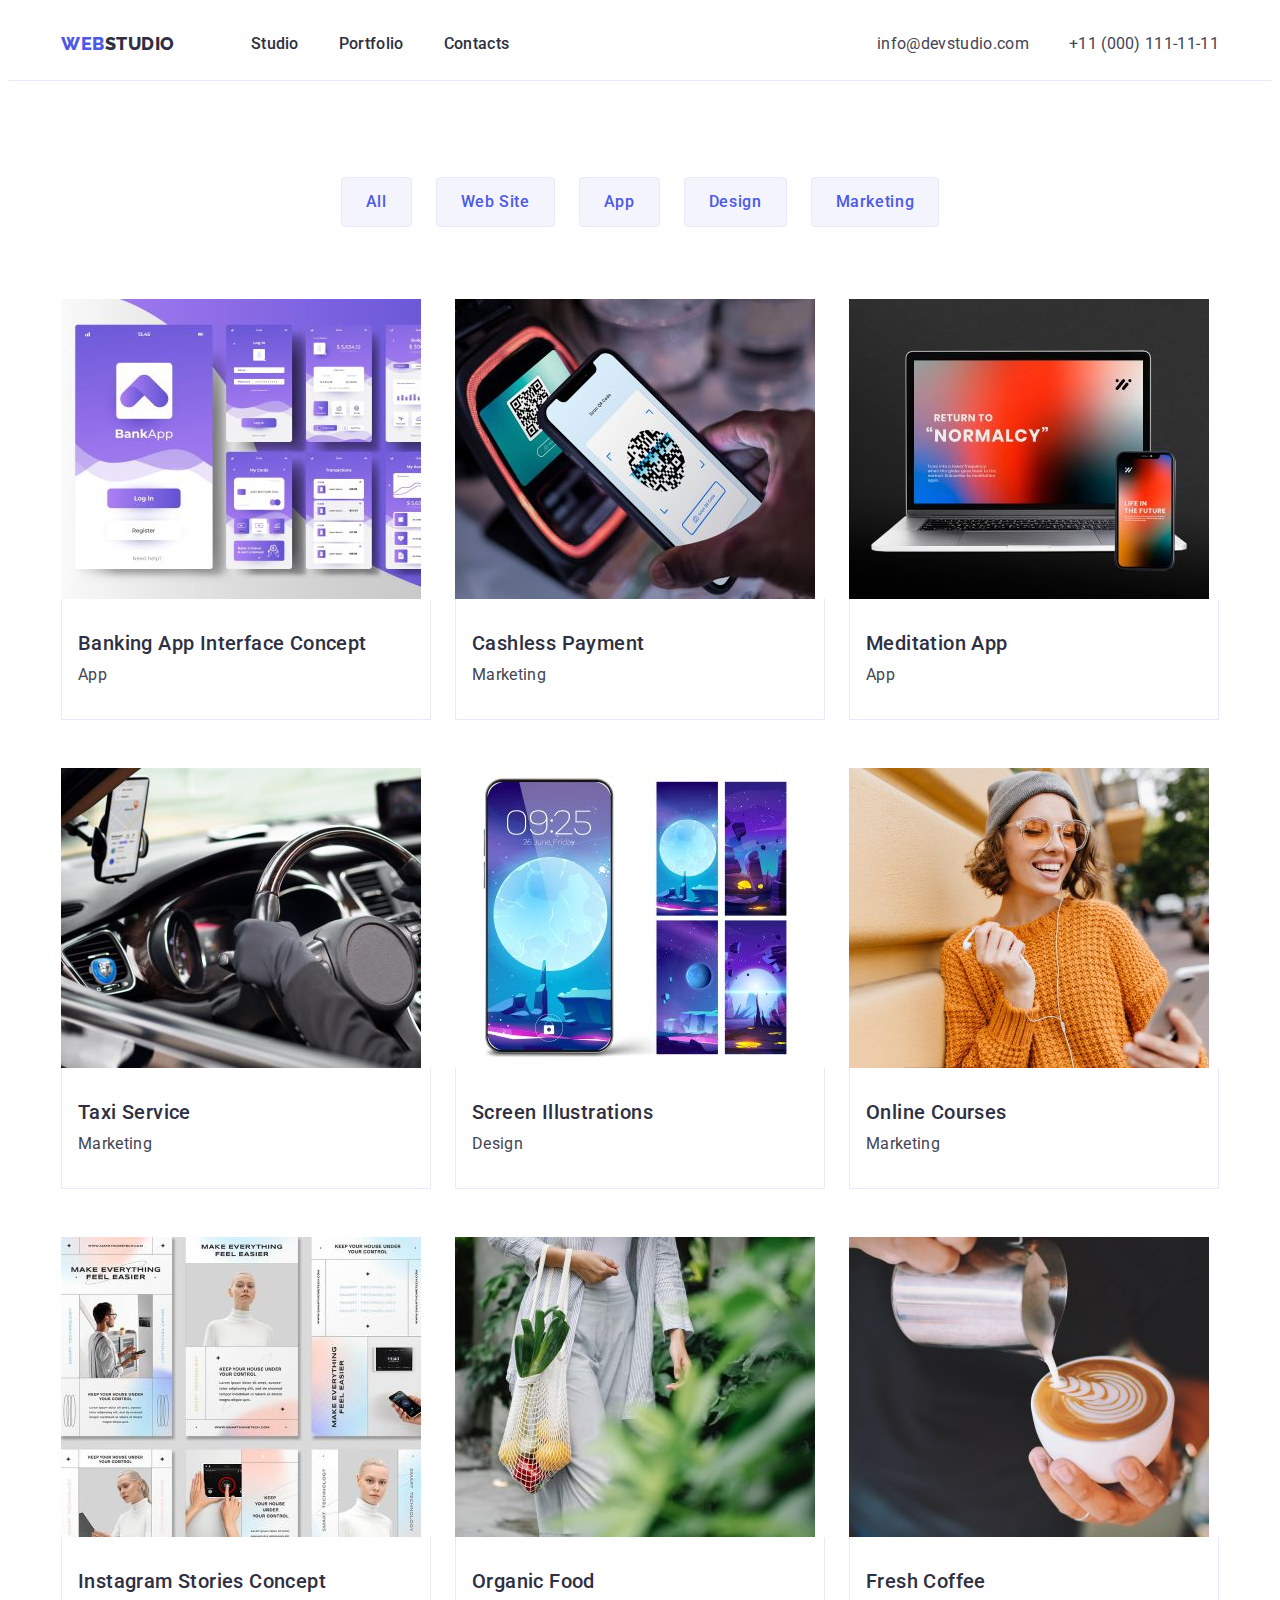
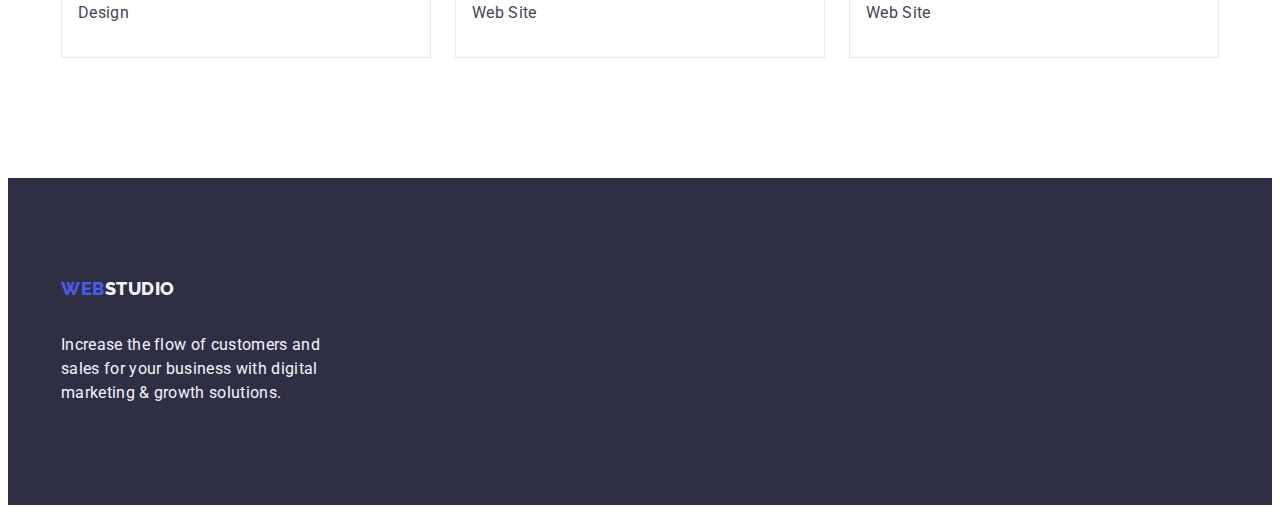
==== portfolio.html @ 2f77b703 "Initial commit" ====
<!DOCTYPE html>
<html lang="en">
  <head>
    <meta charset="UTF-8" />
    <meta name="viewport" content="width=device-width, initial-scale=1.0" />
    <title>Portfolio</title>
    <link
      rel="stylesheet"
      href="https://cdnjs.cloudflare.com/ajax/libs/modern-normalize/2.0.0/modern-normalize.min.css"
      integrity="sha512-4xo8blKMVCiXpTaLzQSLSw3KFOVPWhm/TRtuPVc4WG6kUgjH6J03IBuG7JZPkcWMxJ5huwaBpOpnwYElP/m6wg=="
      crossorigin="anonymous"
      referrerpolicy="no-referrer"
    />
    <link rel="stylesheet" href="./css/styles.css" />
    <link rel="preconnect" href="https://fonts.googleapis.com" />
    <link rel="preconnect" href="https://fonts.gstatic.com" crossorigin />
    <link
      href="https://fonts.googleapis.com/css2?family=Raleway:wght@800&family=Roboto:wght@400;500;700;900&display=swap"
      rel="stylesheet"
    />
  </head>

  <body>
    <header class="header">
      <div class="container header-wrap">
        <nav class="header-nav">
          <a class="link logo" href="./index.html"
            >Web<span class="logo-acent">Studio</span></a
          >
          <ul class="header-list list">
            <li>
              <a class="header-list-item link" href="./index.html">Studio</a>
            </li>
            <li>
              <a class="header-list-item link" href="./portfolio.html"
                >Portfolio</a
              >
            </li>
            <li><a class="header-list-item link" href="">Contacts</a></li>
          </ul>
        </nav>
        <address class="header-address">
          <ul class="header-list list">
            <li>
              <a
                class="header-address-item link"
                href="mailto:info@devstudio.com"
                >info@devstudio.com</a
              >
            </li>
            <li>
              <a class="header-address-item link" href="tel:+110001111111"
                >+11 (000) 111-11-11</a
              >
            </li>
          </ul>
        </address>
      </div>
    </header>
    <main>
      <section class="portfolio-page section">
        <div class="container">
          <h1 class="visually-hidden">Portfolio</h1>
          <ul class="filter list">
            <li class="filter-item">
              <button class="filter-button button" type="button">All</button>
            </li>
            <li class="filter-item">
              <button class="filter-button button" type="button">
                Web Site
              </button>
            </li>
            <li class="filter-item">
              <button class="filter-button button" type="button">App</button>
            </li>
            <li class="filter-item">
              <button class="filter-button button" type="button">Design</button>
            </li>
            <li class="filter-item">
              <button class="filter-button button" type="button">
                Marketing
              </button>
            </li>
          </ul>
          <ul class="portfolio-page-list list">
            <li class="portfolio-page-item">
              <a class="link" href="">
                <img
                  src="./images/img5.jpg"
                  alt="Banking App Interface Concept"
                  width="360"
                  height="300"
                />
                <div class="portfolio-page-item-info">
                  <h2 class="section-sub-title">
                    Banking App Interface Concept
                  </h2>
                  <p class="main-text">App</p>
                </div>
              </a>
            </li>
            <li class="portfolio-page-item">
              <a class="link" href="">
                <img
                  src="./images/img6.jpg"
                  alt="Cashless Payment"
                  width="360"
                  height="300"
                />
                <div class="portfolio-page-item-info">
                  <h2 class="section-sub-title">Cashless Payment</h2>
                  <p class="main-text">Marketing</p>
                </div>
              </a>
            </li>
            <li class="portfolio-page-item">
              <a class="link" href="">
                <img
                  src="./images/img7.jpg"
                  alt="Meditation App"
                  width="360"
                  height="300"
                />
                <div class="portfolio-page-item-info">
                  <h2 class="section-sub-title">Meditation App</h2>
                  <p class="main-text">App</p>
                </div>
              </a>
            </li>
            <li class="portfolio-page-item">
              <a class="link" href="">
                <img
                  src="./images/img8.jpg"
                  alt="car"
                  width="360"
                  height="300"
                />
                <div class="portfolio-page-item-info">
                  <h2 class="section-sub-title">Taxi Service</h2>
                  <p class="main-text">Marketing</p>
                </div>
              </a>
            </li>
            <li class="portfolio-page-item">
              <a class="link" href="">
                <img
                  src="./images/img9.jpg"
                  alt="Screen Illustrations"
                  width="360"
                  height="300"
                />
                <div class="portfolio-page-item-info">
                  <h2 class="section-sub-title">Screen Illustrations</h2>
                  <p class="main-text">Design</p>
                </div>
              </a>
            </li>
            <li class="portfolio-page-item">
              <a class="link" href="">
                <img
                  src="./images/img10.jpg"
                  alt="girl listening to music with headphones"
                  width="360"
                  height="300"
                />
                <div class="portfolio-page-item-info">
                  <h2 class="section-sub-title">Online Courses</h2>
                  <p class="main-text">Marketing</p>
                </div>
              </a>
            </li>
            <li class="portfolio-page-item">
              <a class="link" href="">
                <img
                  src="./images/img11.jpg"
                  alt="Instagram Stories Concept"
                  width="360"
                  height="300"
                />
                <div class="portfolio-page-item-info">
                  <h2 class="section-sub-title">Instagram Stories Concept</h2>
                  <p class="main-text">Design</p>
                </div>
              </a>
            </li>
            <li class="portfolio-page-item">
              <a class="link" href="">
                <img
                  src="./images/img12.jpg"
                  alt="Organic Food"
                  width="360"
                  height="300"
                />
                <div class="portfolio-page-item-info">
                  <h2 class="section-sub-title">Organic Food</h2>
                  <p class="main-text">Web Site</p>
                </div>
              </a>
            </li>
            <li class="portfolio-page-item">
              <a class="link" href="">
                <img
                  src="./images/img13.jpg"
                  alt="Fresh Coffee"
                  width="360"
                  height="300"
                />
                <div class="portfolio-page-item-info">
                  <h2 class="section-sub-title">Fresh Coffee</h2>
                  <p class="main-text">Web Site</p>
                </div>
              </a>
            </li>
          </ul>
        </div>
      </section>
    </main>
    <footer class="footer">
      <div class="container">
        <a class="link logo" href="./index.html"
          >Web<span class="logo-acent">Studio</span></a
        >
        <p class="main-text">
          Increase the flow of customers and sales for your business with
          digital marketing & growth solutions.
        </p>
      </div>
    </footer>
  </body>
</html>
---- css/styles.css ----
:root {
  --primary-font: "Roboto", sans-serif;
  --title-font: "Raleway", sans-serif;
  --primary-dark-color: #2e2f42;
  --primary-light-color: #ffffff;
  --second-light-color: #f4f4fd;
  --third-ligth-color: #e7e9fc;
  --second-primary-color: #2e2f42;
  --color-text: #434455;
  --corp-color: #4d5ae5;
  --corp-color-hover: #404bbf;
}

/* body */
body {
  font-family: var(--primary-font);
  font-size: 16px;
  line-height: 1.5;
  letter-spacing: 0.02em;
  color: var(--color-text);
  background: var(--primary-light-color);
}

p,
h1,
h2,
h3,
h4,
h5,
h6 {
  margin: 0;
}

img {
  display: block;
}

ul,
ol {
  margin: 0;
  padding: 0;
}

.link {
  text-decoration: none;
  color: currentColor;
}

.list {
  list-style-type: none;
}

.container {
  width: 1158px;
  padding: 0 15px;
  margin: 0 auto;
}

.section {
  padding-bottom: 120px;
}

.section-title {
  font-size: 36px;
  line-height: 1.11;
  letter-spacing: 0.02em;
  text-transform: capitalize;
  color: var(--primary-dark-color);
}

.visually-hidden {
  position: absolute;
  width: 1px;
  height: 1px;
  margin: -1px;
  border: 0;
  padding: 0;
  white-space: nowrap;
  clip-path: inset(100%);
  clip: rect(0 0 0 0);
  overflow: hidden;
}

.main-banner-title,
.section-title,
.section-sub-title {
  text-align: center;
}

.section-sub-title {
  font-size: 20px;
  font-weight: 500;
  line-height: 1.2;
  letter-spacing: 0.02em;
  color: var(--primary-dark-color);
}

.logo {
  font-family: var(--title-font);
  font-size: 18px;
  font-weight: 800;
  line-height: 1.17;
  letter-spacing: 0.03em;
  text-transform: uppercase;
  color: var(--corp-color);
  display: inline-block;
}

.logo-acent {
  color: var(--primary-dark-color);
}

.button {
  font-family: inherit;
  cursor: pointer;
  font-weight: 500;
  font-size: 16px;
  line-height: 1.5;
  letter-spacing: 0.04em;
}

.main-banner-button {
  background-color: var(--corp-color);
  color: var(--primary-light-color);
}

.button:hover,
.button:focus {
  background-color: var(--corp-color-hover);
}

/* style-header */

.header {
  background-color: var(--primary-light-color);
  border-bottom: 1px solid var(--third-ligth-color);
}

.header-wrap {
  display: flex;
  justify-content: space-between;
}

.header .link {
  padding: 24px 0;
  display: block;
}

.header .logo {
  margin-right: 76px;
}

.header-nav {
  display: flex;
  align-items: center;
}

.header-list {
  display: flex;
  gap: 40px;
}

.header-list-item,
.header-address-item {
  font-size: 16px;
  line-height: 1.5;
  letter-spacing: 0.02em;
}

.header-list-item {
  font-weight: 500;
  color: var(--primary-dark-color);
}

.header-list-item:hover,
.header-list-item:focus {
  color: var(--corp-color-hover);
}

.header-address {
  font-style: normal;
}

.header-address-item {
  color: var(--color-text);
}

.header-address-item:hover,
.header-address-item:focus {
  color: var(--corp-color-hover);
}

/* style-foter */
.footer {
  background-color: var(--second-primary-color);
  color: var(--second-light-color);
  padding: 100px 0 100px;
}

.footer .logo-acent {
  color: var(--second-light-color);
}

.footer .main-text {
  max-width: 264px;
  margin-top: 17.5px;
}

.footer .logo {
  margin-bottom: 16px;
}

/* section main-banner  */
.main-banner {
  background-color: var(--primary-dark-color);
  padding: 188px 0 188px;
}

.main-banner-title {
  font-size: 56px;
  font-weight: 700;
  line-height: 1.07;
  letter-spacing: 0.02em;
  color: var(--primary-light-color);
  max-width: 496px;
  margin: 0 auto;
}

.main-banner-button {
  margin: 48px auto;
  display: block;
  padding: 16px 32px;
  border: none;
  min-width: 169px;
  border-radius: 4px;
  box-shadow: 0px 4px 4px 0px rgba(0, 0, 0, 0.15);
}

/* section studio */
.studio {
  padding: 120px 0;
}

.studio-list {
  display: flex;
  gap: 24px;
}

.studio-list-item {
  width: calc((100% - 24px * 3)/4);
}

.studio-list-item .section-sub-title {
  margin-bottom: 8px;
  text-align: left;
}

/* section portfolio */

.portfolio .section-title {
  margin-bottom: 72px;
}

.portfolio-list {
  display: flex;
  gap: 24px;
}

/* contacts */
.contacts {
  background-color: var(--second-light-color);
  padding: 120px 0;
}

.contacts .section-title {
  margin-bottom: 72px;
}

.contacts-list {
  display: flex;
  gap: 24px;
}

.contacts-item {
  text-align: center;
  background: var(--primary-light-color);
  border-radius: 0px 0px 4px 4px;
}

.contacts-list-info {
  padding: 32px 0;
  background: var(--white, #FFF);
  box-shadow: 0px 2px 1px 0px rgba(46, 47, 66, 0.08),
    0px 1px 1px 0px rgba(46, 47, 66, 0.16),
    0px 1px 6px 0px rgba(46, 47, 66, 0.08);
}

.contacts-list-info .section-sub-title {
  margin-bottom: 8px;
}

/* section portfolio-page */
.portfolio-page {
  padding-top: 96px;
}

.portfolio-page-item .section-sub-title {
  text-align: left;
}

.filter {
  margin-bottom: 72px;
  display: flex;
  justify-content: center;
  gap: 24px;
}

.filter-button {
  background: var(--second-light-color);
  color: var(--corp-color);
  font-size: 16px;
  font-weight: 500;
  line-height: 1.5;
  letter-spacing: 0.04em;
  border-radius: 4px;
  padding: 12px 24px;
  border: 1px solid var(--third-ligth-color);
}

.filter-button:hover,
.filter-button:focus {
  background: var(--corp-color-hover);
  color: var(--primary-light-color);
  box-shadow: 0px 2px 2px 0px rgba(0, 0, 0, 0.12),
    0px 2px 1px 0px rgba(0, 0, 0, 0.08),
    0px 3px 1px 0px rgba(0, 0, 0, 0.10);
  border: 1px solid transparent;
}

.portfolio-page-list {
  display: flex;
  flex-wrap: wrap;
  gap: 48px 24px;
}

.portfolio-page-item {
  width: calc((100% - 24px * 2) / 3);
}

.portfolio-page-item-info {
  padding: 32px 16px;
  background: var(--white, #FFF);
  border: 1px solid var(--third-ligth-color);
  border-top: none;
}

.portfolio-page-item-info .section-sub-title {
  margin-bottom: 8px;
}
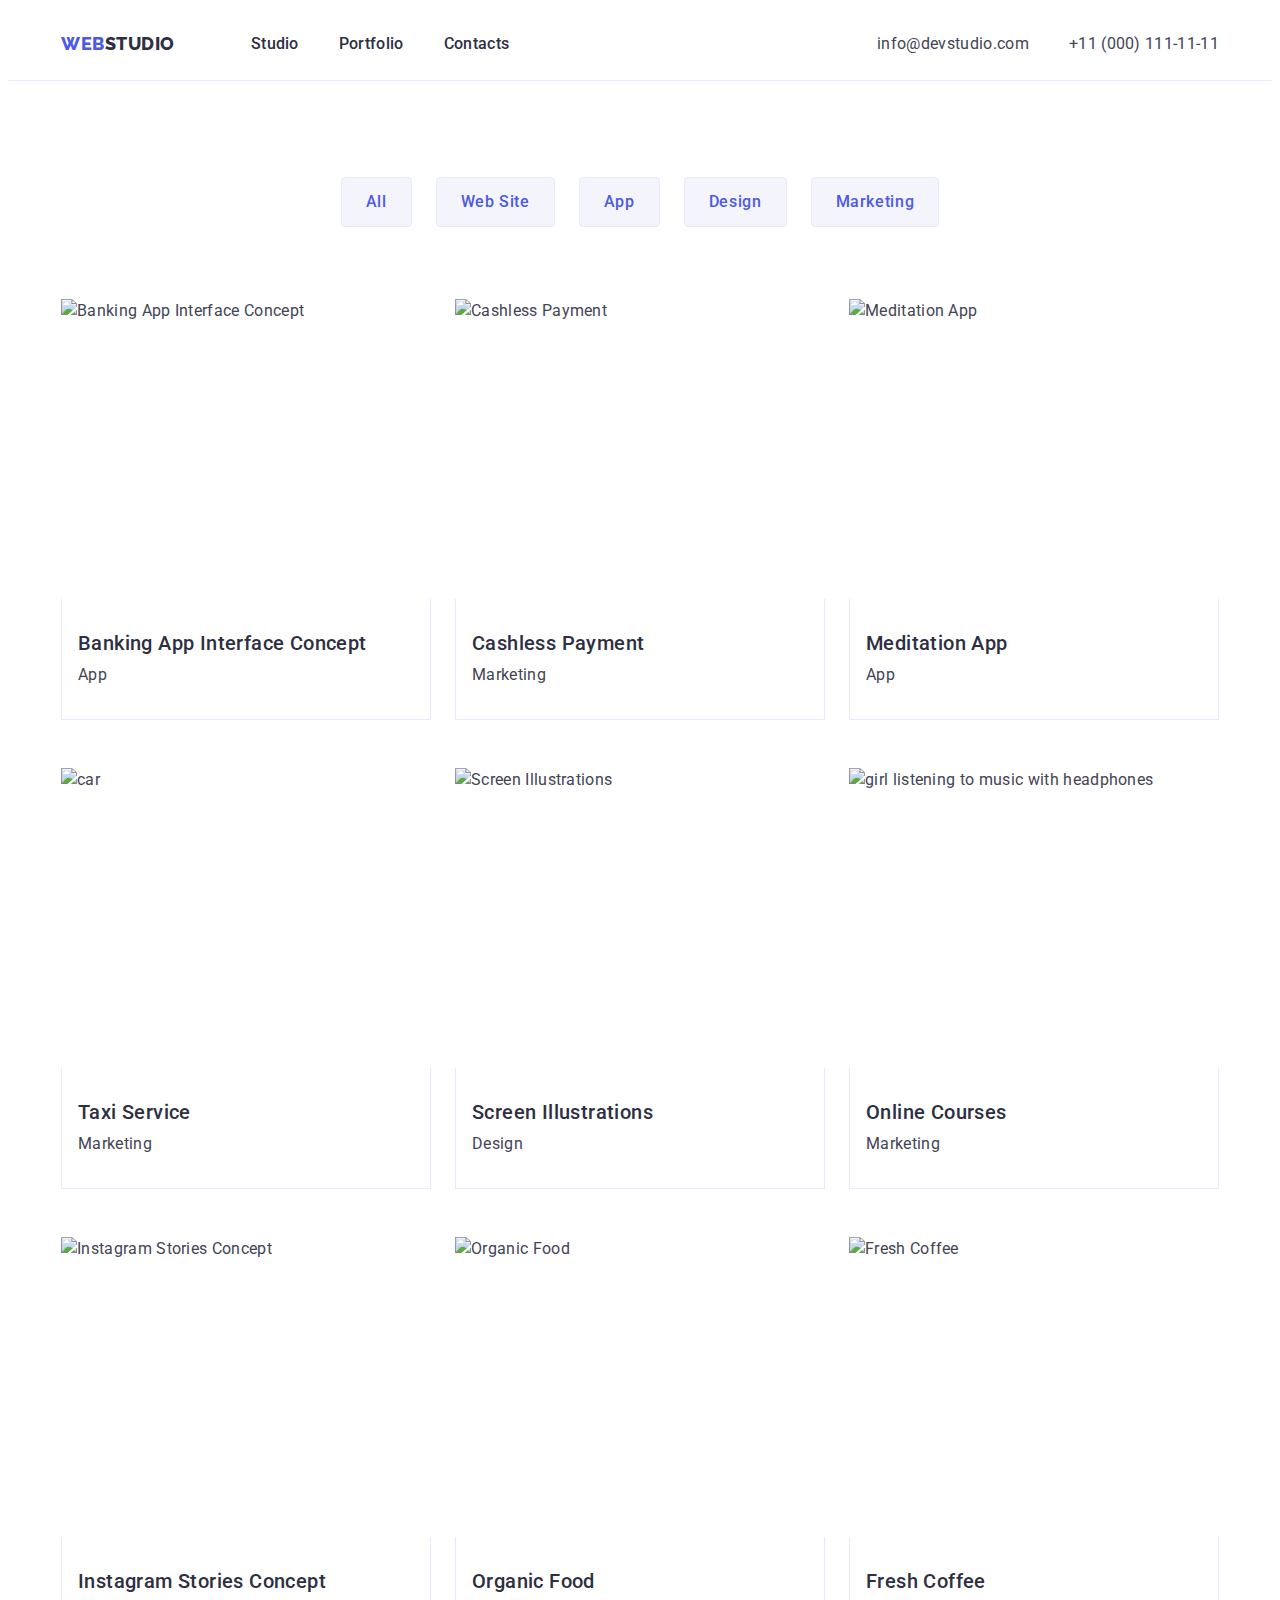
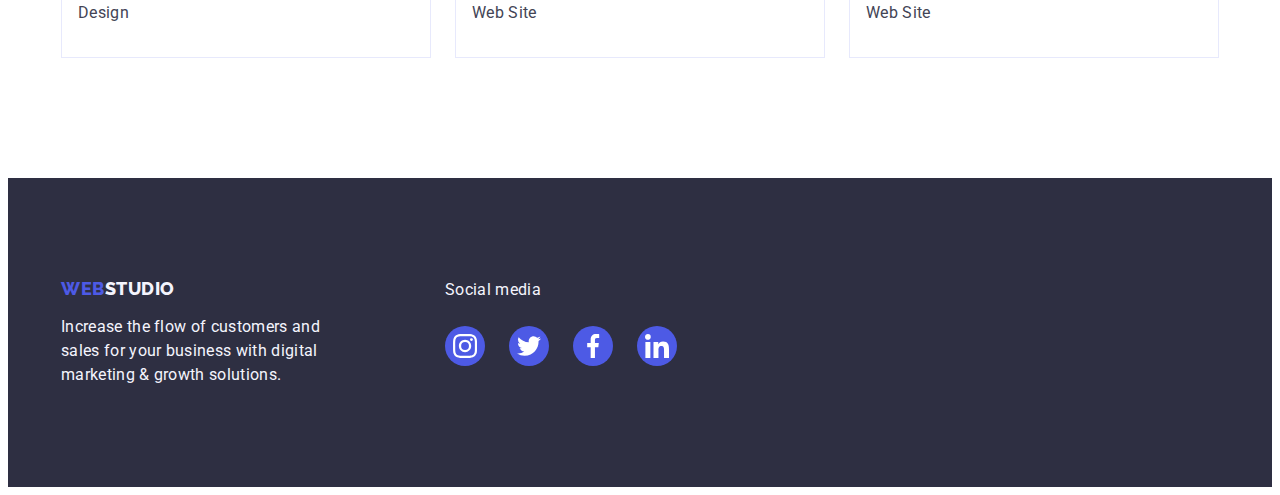
==== commit b2863983: "231" ====
--- a/portfolio.html
+++ b/portfolio.html
@@ -85,12 +85,21 @@
           <ul class="portfolio-page-list list">
             <li class="portfolio-page-item">
               <a class="link" href="">
-                <img
-                  src="./images/img5.jpg"
-                  alt="Banking App Interface Concept"
-                  width="360"
-                  height="300"
-                />
+                <div class="item-img-thumb">
+                  <img
+                    src="./images/portfolio-1.jpg"
+                    alt="Banking App Interface Concept"
+                    width="360"
+                    height="300"
+                  />
+                  <div class="portfolio-page-overlay">
+                    <p>
+                      14 Stylish and User-Friendly App Design Concepts · Task
+                      Manager App · Calorie Tracker App · Exotic Fruit Ecommerce
+                      App · Cloud Storage App
+                    </p>
+                  </div>
+                </div>
                 <div class="portfolio-page-item-info">
                   <h2 class="section-sub-title">
                     Banking App Interface Concept
@@ -101,12 +110,21 @@
             </li>
             <li class="portfolio-page-item">
               <a class="link" href="">
-                <img
-                  src="./images/img6.jpg"
-                  alt="Cashless Payment"
-                  width="360"
-                  height="300"
-                />
+                <div class="item-img-thumb">
+                  <img
+                    src="./images/portfolio-2.jpg"
+                    alt="Cashless Payment"
+                    width="360"
+                    height="300"
+                  />
+                  <div class="portfolio-page-overlay">
+                    <p>
+                      14 Stylish and User-Friendly App Design Concepts · Task
+                      Manager App · Calorie Tracker App · Exotic Fruit Ecommerce
+                      App · Cloud Storage App
+                    </p>
+                  </div>
+                </div>
                 <div class="portfolio-page-item-info">
                   <h2 class="section-sub-title">Cashless Payment</h2>
                   <p class="main-text">Marketing</p>
@@ -115,12 +133,21 @@
             </li>
             <li class="portfolio-page-item">
               <a class="link" href="">
-                <img
-                  src="./images/img7.jpg"
-                  alt="Meditation App"
-                  width="360"
-                  height="300"
-                />
+                <div class="item-img-thumb">
+                  <img
+                    src="./images/portfolio-3.jpg"
+                    alt="Meditation App"
+                    width="360"
+                    height="300"
+                  />
+                  <div class="portfolio-page-overlay">
+                    <p>
+                      14 Stylish and User-Friendly App Design Concepts · Task
+                      Manager App · Calorie Tracker App · Exotic Fruit Ecommerce
+                      App · Cloud Storage App
+                    </p>
+                  </div>
+                </div>
                 <div class="portfolio-page-item-info">
                   <h2 class="section-sub-title">Meditation App</h2>
                   <p class="main-text">App</p>
@@ -129,12 +156,21 @@
             </li>
             <li class="portfolio-page-item">
               <a class="link" href="">
-                <img
-                  src="./images/img8.jpg"
-                  alt="car"
-                  width="360"
-                  height="300"
-                />
+                <div class="item-img-thumb">
+                  <img
+                    src="./images/portfolio-4.jpg"
+                    alt="car"
+                    width="360"
+                    height="300"
+                  />
+                  <div class="portfolio-page-overlay">
+                    <p>
+                      14 Stylish and User-Friendly App Design Concepts · Task
+                      Manager App · Calorie Tracker App · Exotic Fruit Ecommerce
+                      App · Cloud Storage App
+                    </p>
+                  </div>
+                </div>
                 <div class="portfolio-page-item-info">
                   <h2 class="section-sub-title">Taxi Service</h2>
                   <p class="main-text">Marketing</p>
@@ -143,12 +179,21 @@
             </li>
             <li class="portfolio-page-item">
               <a class="link" href="">
-                <img
-                  src="./images/img9.jpg"
-                  alt="Screen Illustrations"
-                  width="360"
-                  height="300"
-                />
+                <div class="item-img-thumb">
+                  <img
+                    src="./images/portfolio-5.jpg"
+                    alt="Screen Illustrations"
+                    width="360"
+                    height="300"
+                  />
+                  <div class="portfolio-page-overlay">
+                    <p>
+                      14 Stylish and User-Friendly App Design Concepts · Task
+                      Manager App · Calorie Tracker App · Exotic Fruit Ecommerce
+                      App · Cloud Storage App
+                    </p>
+                  </div>
+                </div>
                 <div class="portfolio-page-item-info">
                   <h2 class="section-sub-title">Screen Illustrations</h2>
                   <p class="main-text">Design</p>
@@ -157,12 +202,22 @@
             </li>
             <li class="portfolio-page-item">
               <a class="link" href="">
-                <img
-                  src="./images/img10.jpg"
-                  alt="girl listening to music with headphones"
-                  width="360"
-                  height="300"
-                />
+                <div class="item-img-thumb">
+                  <img
+                    src="./images/portfolio-6.jpg"
+                    alt="girl listening to music with headphones
+    "
+                    width="360"
+                    height="300"
+                  />
+                  <div class="portfolio-page-overlay">
+                    <p>
+                      14 Stylish and User-Friendly App Design Concepts · Task
+                      Manager App · Calorie Tracker App · Exotic Fruit Ecommerce
+                      App · Cloud Storage App
+                    </p>
+                  </div>
+                </div>
                 <div class="portfolio-page-item-info">
                   <h2 class="section-sub-title">Online Courses</h2>
                   <p class="main-text">Marketing</p>
@@ -171,12 +226,21 @@
             </li>
             <li class="portfolio-page-item">
               <a class="link" href="">
-                <img
-                  src="./images/img11.jpg"
-                  alt="Instagram Stories Concept"
-                  width="360"
-                  height="300"
-                />
+                <div class="item-img-thumb">
+                  <img
+                    src="./images/portfolio-7.jpg"
+                    alt="Instagram Stories Concept"
+                    width="360"
+                    height="300"
+                  />
+                  <div class="portfolio-page-overlay">
+                    <p>
+                      14 Stylish and User-Friendly App Design Concepts · Task
+                      Manager App · Calorie Tracker App · Exotic Fruit Ecommerce
+                      App · Cloud Storage App
+                    </p>
+                  </div>
+                </div>
                 <div class="portfolio-page-item-info">
                   <h2 class="section-sub-title">Instagram Stories Concept</h2>
                   <p class="main-text">Design</p>
@@ -185,12 +249,21 @@
             </li>
             <li class="portfolio-page-item">
               <a class="link" href="">
-                <img
-                  src="./images/img12.jpg"
-                  alt="Organic Food"
-                  width="360"
-                  height="300"
-                />
+                <div class="item-img-thumb">
+                  <img
+                    src="./images/portfolio-8.jpg"
+                    alt="Organic Food"
+                    width="360"
+                    height="300"
+                  />
+                  <div class="portfolio-page-overlay">
+                    <p>
+                      14 Stylish and User-Friendly App Design Concepts · Task
+                      Manager App · Calorie Tracker App · Exotic Fruit Ecommerce
+                      App · Cloud Storage App
+                    </p>
+                  </div>
+                </div>
                 <div class="portfolio-page-item-info">
                   <h2 class="section-sub-title">Organic Food</h2>
                   <p class="main-text">Web Site</p>
@@ -199,12 +272,21 @@
             </li>
             <li class="portfolio-page-item">
               <a class="link" href="">
-                <img
-                  src="./images/img13.jpg"
-                  alt="Fresh Coffee"
-                  width="360"
-                  height="300"
-                />
+                <div class="item-img-thumb">
+                  <img
+                    src="./images/portfolio-9.jpg"
+                    alt="Fresh Coffee"
+                    width="360"
+                    height="300"
+                  />
+                  <div class="portfolio-page-overlay">
+                    <p>
+                      14 Stylish and User-Friendly App Design Concepts · Task
+                      Manager App · Calorie Tracker App · Exotic Fruit Ecommerce
+                      App · Cloud Storage App
+                    </p>
+                  </div>
+                </div>
                 <div class="portfolio-page-item-info">
                   <h2 class="section-sub-title">Fresh Coffee</h2>
                   <p class="main-text">Web Site</p>
@@ -216,14 +298,49 @@
       </section>
     </main>
     <footer class="footer">
-      <div class="container">
-        <a class="link logo" href="./index.html"
-          >Web<span class="logo-acent">Studio</span></a
-        >
-        <p class="main-text">
-          Increase the flow of customers and sales for your business with
-          digital marketing & growth solutions.
-        </p>
+      <div class="container footer-wrap">
+        <div>
+          <a class="link logo" href="./index.html"
+            >Web<span class="logo-acent">Studio</span></a
+          >
+          <p class="main-text">
+            Increase the flow of customers and sales for your business with
+            digital marketing & growth solutions.
+          </p>
+        </div>
+        <div class="social-wrap">
+          <p>Social media</p>
+          <ul class="icon-list list">
+            <li>
+              <a href="" class="icon-link">
+                <svg class="social-icon" width="24" height="24">
+                  <use href="./images/icons.svg#icon-instagram"></use>
+                </svg>
+              </a>
+            </li>
+            <li>
+              <a href="" class="icon-link">
+                <svg class="social-icon" width="24" height="24">
+                  <use href="./images/icons.svg#icon-twitter"></use>
+                </svg>
+              </a>
+            </li>
+            <li>
+              <a href="" class="icon-link">
+                <svg class="social-icon" width="24" height="24">
+                  <use href="./images/icons.svg#icon-facebook"></use>
+                </svg>
+              </a>
+            </li>
+            <li>
+              <a href="" class="icon-link">
+                <svg class="social-icon" width="24" height="24">
+                  <use href="./images/icons.svg#icon-linkedin"></use>
+                </svg>
+              </a>
+            </li>
+          </ul>
+        </div>
       </div>
     </footer>
   </body>
--- a/css/styles.css
+++ b/css/styles.css
@@ -1,3 +1,4 @@
+/* CSS Variables */
 :root {
   --primary-font: "Roboto", sans-serif;
   --title-font: "Raleway", sans-serif;
@@ -9,9 +10,10 @@
   --color-text: #434455;
   --corp-color: #4d5ae5;
   --corp-color-hover: #404bbf;
-}
-
-/* body */
+  --success-color: #31D0AA;
+}
+
+/* Reset */
 body {
   font-family: var(--primary-font);
   font-size: 16px;
@@ -117,11 +119,18 @@
   font-size: 16px;
   line-height: 1.5;
   letter-spacing: 0.04em;
+  transition: background-color 250ms ease;
+  -webkit-transition: background-color 250ms ease;
+  -moz-transition: background-color 250ms ease;
+  -ms-transition: background-color 250ms ease;
+  -o-transition: background-color 250ms ease;
+  transition-timing-function: cubic-bezier(0.4, 0, 0.2, 1);
 }
 
 .main-banner-button {
   background-color: var(--corp-color);
   color: var(--primary-light-color);
+  transition-timing-function: cubic-bezier(0.4, 0, 0.2, 1);
 }
 
 .button:hover,
@@ -129,7 +138,7 @@
   background-color: var(--corp-color-hover);
 }
 
-/* style-header */
+/* style for header */
 
 .header {
   background-color: var(--primary-light-color);
@@ -168,8 +177,38 @@
 }
 
 .header-list-item {
+  position: relative;
   font-weight: 500;
   color: var(--primary-dark-color);
+  transition: color 250ms ease;
+  -webkit-transition: color 250ms ease;
+  -moz-transition: color 250ms ease;
+  -ms-transition: color 250ms ease;
+  -o-transition: color 250ms ease;
+}
+
+.header-list-item:after {
+  content: '';
+  position: absolute;
+  background-color: transparent;
+  border-radius: 2px;
+  height: 4px;
+  width: 100%;
+  bottom: 0;
+  left: 0;
+  transition: background-color 250ms ease;
+  -webkit-transition: background-color 250ms ease;
+  -moz-transition: background-color 250ms ease;
+  -ms-transition: background-color 250ms ease;
+  -o-transition: background-color 250ms ease;
+  transition-timing-function: cubic-bezier(0.4, 0, 0.2, 1);
+
+}
+
+.header-list-item:hover:after,
+.header-list-item:focus:after {
+  background-color: var(--corp-color-hover);
+
 }
 
 .header-list-item:hover,
@@ -183,6 +222,7 @@
 
 .header-address-item {
   color: var(--color-text);
+  transition: color 250ms ease;
 }
 
 .header-address-item:hover,
@@ -190,7 +230,7 @@
   color: var(--corp-color-hover);
 }
 
-/* style-foter */
+/* style for foter */
 .footer {
   background-color: var(--second-primary-color);
   color: var(--second-light-color);
@@ -203,17 +243,32 @@
 
 .footer .main-text {
   max-width: 264px;
-  margin-top: 17.5px;
 }
 
 .footer .logo {
   margin-bottom: 16px;
 }
 
+.footer-wrap {
+  display: flex;
+  gap: 120px;
+}
+
+.footer-wrap .icon-list {
+  margin-top: 16px;
+}
+
+.social-wrap-title {
+  font-weight: 500;
+}
+
 /* section main-banner  */
 .main-banner {
-  background-color: var(--primary-dark-color);
+  background: linear-gradient(rgba(46, 47, 66, 0.70), rgba(46, 47, 66, 0.70)),
+    url('./../images/people-office.jpg');
+  background-repeat: no-repeat;
   padding: 188px 0 188px;
+  background-size: cover;
 }
 
 .main-banner-title {
@@ -227,7 +282,7 @@
 }
 
 .main-banner-button {
-  margin: 48px auto;
+  margin: 48px auto 0;
   display: block;
   padding: 16px 32px;
   border: none;
@@ -236,6 +291,100 @@
   box-shadow: 0px 4px 4px 0px rgba(0, 0, 0, 0.15);
 }
 
+.backdrop.is-hidden {
+  opacity: 0;
+  pointer-events: none;
+  visibility: hidden;
+  transition-delay: 500ms;
+}
+
+.backdrop.is-hidden .modal {
+  transform: translate(-50%, -70%);
+  -webkit-transform: translate(-50%, -70%);
+  -moz-transform: translate(-50%, -70%);
+  -ms-transform: translate(-50%, -70%);
+  -o-transform: translate(-50%, -70%);
+  opacity: 0;
+}
+
+.backdrop {
+  position: fixed;
+  top: 0;
+  left: 0;
+  width: 100%;
+  height: 100%;
+  background: rgba(46, 47, 66, 0.40);
+  transition: opacity 250ms ease;
+  -webkit-transition: opacity 250ms ease;
+  -moz-transition: opacity 250ms ease;
+  -ms-transition: opacity 250ms ease;
+  -o-transition: opacity 250ms ease;
+}
+
+.modal {
+  border-radius: 4px;
+  background-color: #FCFCFC;
+  box-shadow: 0px 2px 1px 0px rgba(0, 0, 0, 0.20), 0px 1px 3px 0px rgba(0, 0, 0, 0.12), 0px 1px 1px 0px rgba(0, 0, 0, 0.14);
+  position: absolute;
+  top: 50%;
+  left: 50%;
+  width: 517px;
+  min-height: 794px;
+  opacity: 1;
+  transform: translate(-50%, -50%);
+  -webkit-transform: translate(-50%, -50%);
+  -moz-transform: translate(-50%, -50%);
+  -ms-transform: translate(-50%, -50%);
+  -o-transform: translate(-50%, -50%);
+  transition: transform 250ms ease, opacity 250ms ease;
+  -webkit-transition: transform 250ms ease, opacity 250ms ease;
+  -moz-transition: transform 250ms ease, opacity 250ms ease;
+  -ms-transition: transform 250ms ease, opacity 250ms ease;
+  -o-transition: transform 250ms ease, opacity 250ms ease;
+}
+
+.modal-btn {
+  width: 24px;
+  height: 24px;
+  position: absolute;
+  top: 24px;
+  right: 24px;
+  padding: 0;
+  display: flex;
+  justify-content: center;
+  align-items: center;
+  border: none;
+  background-color: var(--third-ligth-color);
+  cursor: pointer;
+  border-radius: 50%;
+  border: 1px solid #D0D2E3;
+  -webkit-border-radius: 50%;
+  -moz-border-radius: 50%;
+  -ms-border-radius: 50%;
+  -o-border-radius: 50%;
+  transition-timing-function: cubic-bezier(0.4, 0, 0.2, 1);
+  transition: border 250ms ease, background-color 250ms ease;
+  -webkit-transition: border 250ms ease, background-color 250ms ease;
+  -moz-transition: border 250ms ease, background-color 250ms ease;
+  -ms-transition: border 250ms ease, background-color 250ms ease;
+  -o-transition: border 250ms ease, background-color 250ms ease;
+}
+
+.modal-btn svg {
+  fill: #2E2F42;
+}
+
+.modal-btn:focus,
+.modal-btn:hover {
+  border: 1px solid var(--corp-color-hover);
+  background-color: var(--corp-color-hover);
+}
+
+.modal-btn:focus svg,
+.modal-btn:hover svg {
+  fill: #fff;
+}
+
 /* section studio */
 .studio {
   padding: 120px 0;
@@ -255,6 +404,14 @@
   text-align: left;
 }
 
+.studio-list-icon {
+  background-color: var(--second-light-color);
+  border-radius: 4px;
+  padding: 24px 0;
+  text-align: center;
+  margin-bottom: 8px;
+}
+
 /* section portfolio */
 
 .portfolio .section-title {
@@ -266,7 +423,7 @@
   gap: 24px;
 }
 
-/* contacts */
+/* section contacts */
 .contacts {
   background-color: var(--second-light-color);
   padding: 120px 0;
@@ -297,6 +454,82 @@
 
 .contacts-list-info .section-sub-title {
   margin-bottom: 8px;
+}
+
+.icon-link {
+  display: flex;
+  align-items: center;
+  justify-content: center;
+  width: 40px;
+  height: 40px;
+  background-color: var(--corp-color);
+  color: var(--primary-light-color);
+  border-radius: 50%;
+  -webkit-border-radius: 50%;
+  -moz-border-radius: 50%;
+  -ms-border-radius: 50%;
+  -o-border-radius: 50%;
+  transition: background-color 250ms ease;
+  -webkit-transition: background-color 250ms ease;
+  -moz-transition: background-color 250ms ease;
+  -ms-transition: background-color 250ms ease;
+  -o-transition: background-color 250ms ease;
+  transition-timing-function: cubic-bezier(0.4, 0, 0.2, 1);
+
+}
+
+.icon-link:focus,
+.icon-link:hover {
+  background-color: var(--success-color);
+}
+
+.icon-link svg {
+  fill: currentColor;
+}
+
+.icon-list {
+  display: flex;
+  justify-content: center;
+  gap: 24px;
+  padding-top: 8px;
+}
+
+/* section customers */
+.customers {
+  padding-top: 120px;
+}
+
+.customers-list {
+  display: flex;
+  gap: 24px;
+  margin-top: 72px;
+}
+
+.customers-item {
+  border-radius: 4px;
+  border: 1px solid #8E8F99;
+  width: calc((100% - 24px * 5)/6);
+  display: flex;
+  justify-content: center;
+  padding: 15px 0;
+  cursor: pointer;
+  color: #8E8F99;
+  transition: border 250ms ease, color 25ms ease;
+  -webkit-transition: border 250ms ease, color 25ms ease;
+  -moz-transition: border 250ms ease, color 25ms ease;
+  -ms-transition: border 250ms ease, color 25ms ease;
+  -o-transition: border 250ms ease, color 25ms ease;
+}
+
+.customers-item svg {
+  fill: currentColor;
+  transition: border 250ms ease,
+}
+
+.customers-item:focus,
+.customers-item:hover {
+  border: 1px solid var(--corp-color-hover);
+  color: var(--corp-color-hover);
 }
 
 /* section portfolio-page */
@@ -325,6 +558,8 @@
   border-radius: 4px;
   padding: 12px 24px;
   border: 1px solid var(--third-ligth-color);
+  transition-timing-function: cubic-bezier(0.4, 0, 0.2, 1);
+
 }
 
 .filter-button:hover,
@@ -345,6 +580,13 @@
 
 .portfolio-page-item {
   width: calc((100% - 24px * 2) / 3);
+  transition: box-shadow 250ms ease;
+  -webkit-transition: box-shadow 250ms ease;
+  -moz-transition: box-shadow 250ms ease;
+  -ms-transition: box-shadow 250ms ease;
+  -o-transition: box-shadow 250ms ease;
+  transition-timing-function: cubic-bezier(0.4, 0, 0.2, 1);
+
 }
 
 .portfolio-page-item-info {
@@ -356,4 +598,45 @@
 
 .portfolio-page-item-info .section-sub-title {
   margin-bottom: 8px;
+}
+
+.item-img-thumb {
+  position: relative;
+  overflow: hidden;
+}
+
+.portfolio-page-overlay {
+  position: absolute;
+  top: 0;
+  left: 0;
+  background-color: var(--corp-color);
+  padding: 40px 32px;
+  height: 100%;
+  color: var(--primary-light-color);
+  transition: transform 250ms ease;
+  -webkit-transition: transform 250ms ease;
+  -moz-transition: transform 250ms ease;
+  -ms-transition: transform 250ms ease;
+  -o-transition: transform 250ms ease;
+  transform: translatey(100%);
+  -webkit-transform: translatey(100%);
+  -moz-transform: translatey(100%);
+  -ms-transform: translatey(100%);
+  -o-transform: translatey(100%);
+}
+
+.portfolio-page-item:hover,
+.portfolio-page-item:focus {
+  box-shadow: 0px 2px 1px 0px rgba(46, 47, 66, 0.08),
+    0px 1px 1px 0px rgba(46, 47, 66, 0.16),
+    0px 1px 6px 0px rgba(46, 47, 66, 0.08);
+}
+
+.portfolio-page-item:hover .portfolio-page-overlay,
+.portfolio-page-item:focus .portfolio-page-overlay {
+  transform: translatey(0%);
+  -webkit-transform: translatey(0%);
+  -moz-transform: translatey(0%);
+  -ms-transform: translatey(0%);
+  -o-transform: translatey(0%);
 }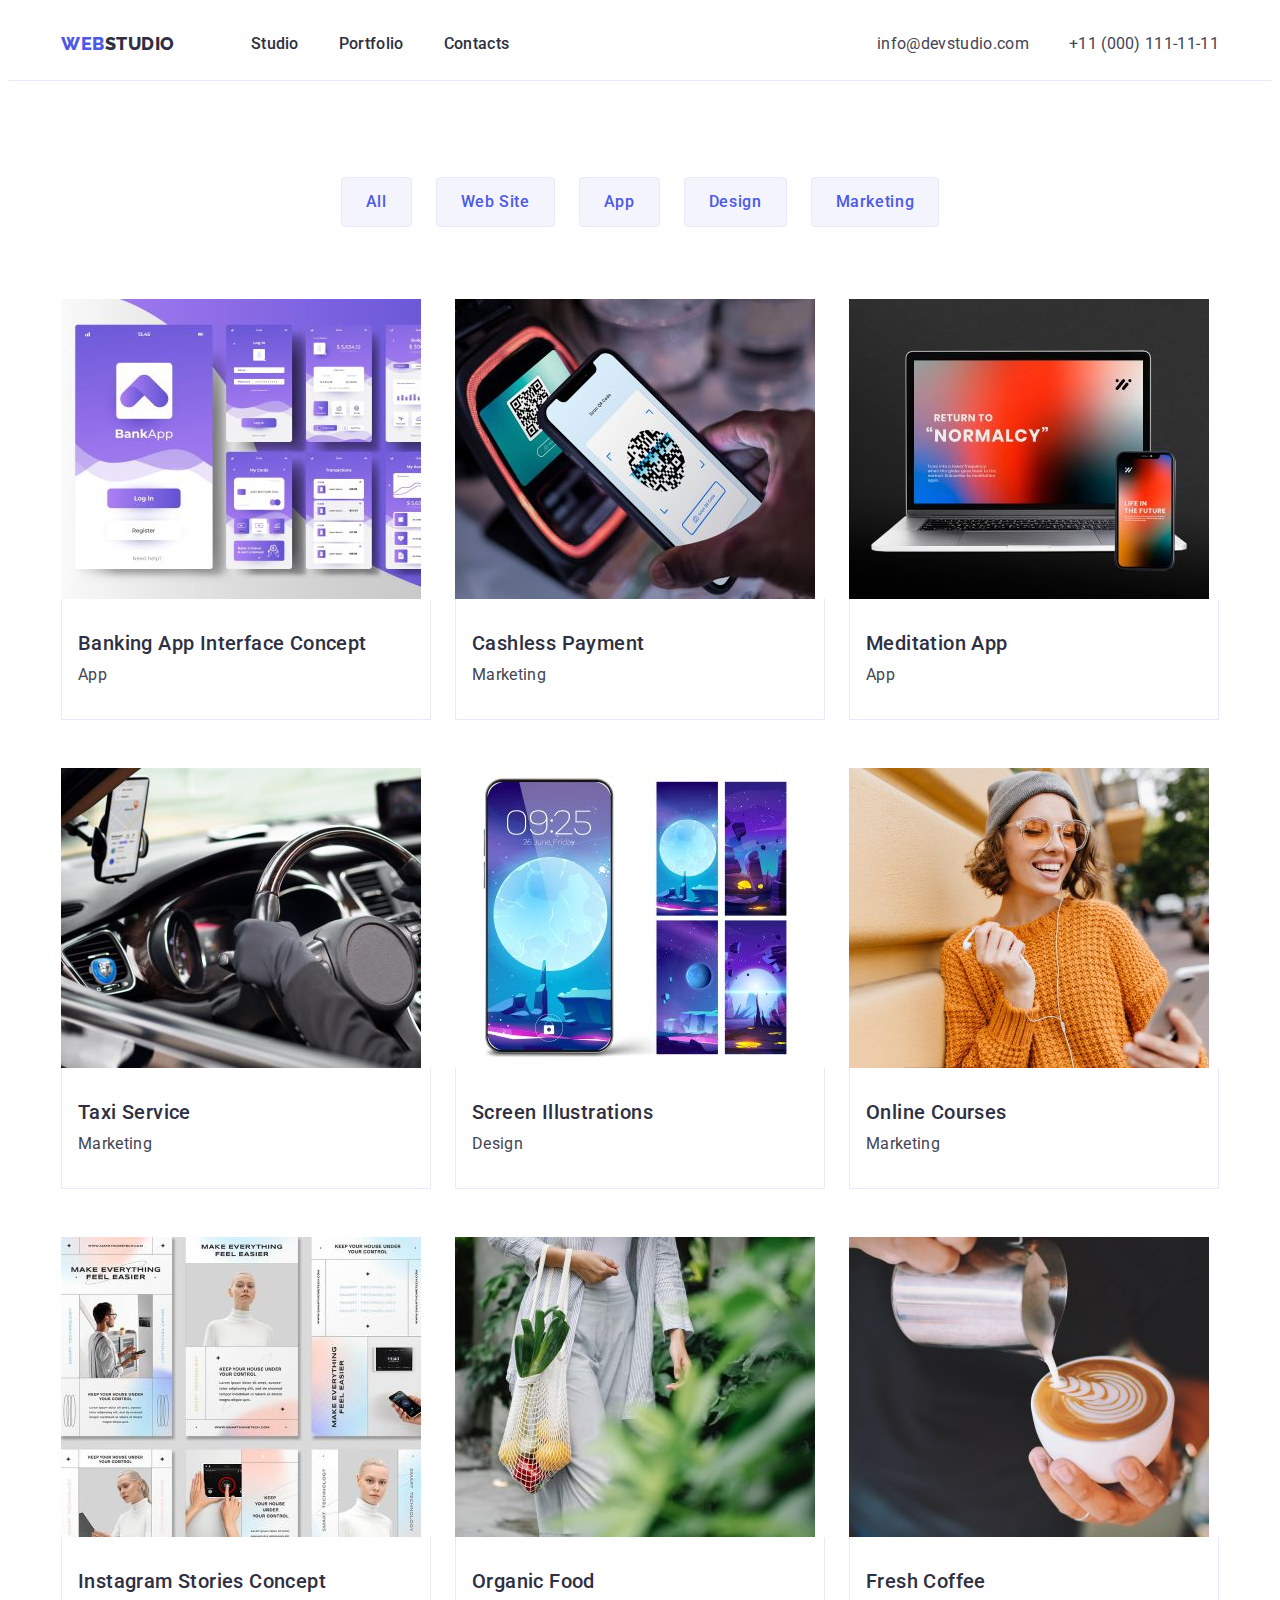
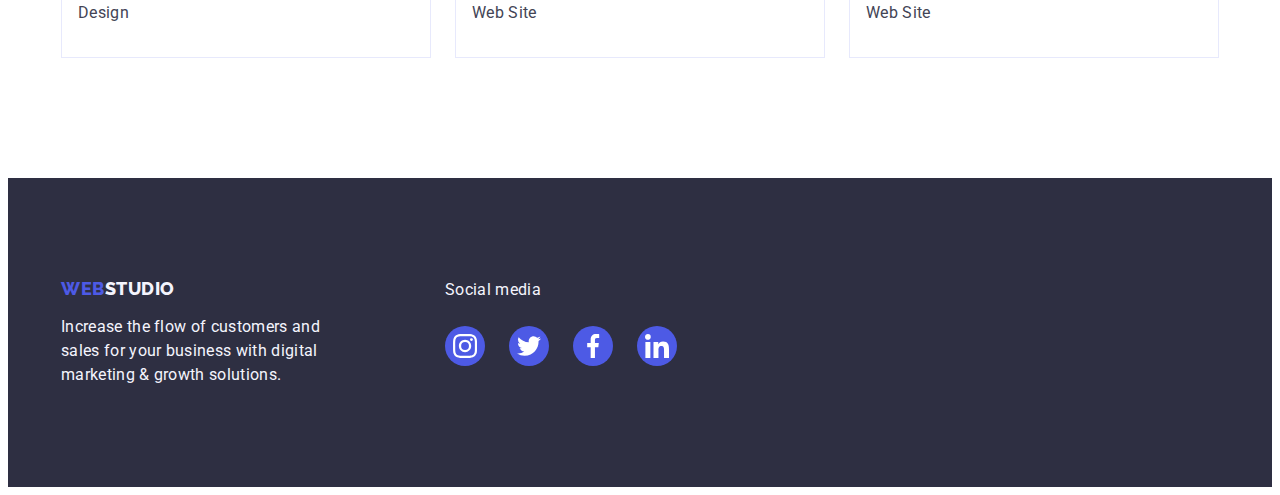
==== commit f479b6d8: "qwr" ====
--- a/portfolio.html
+++ b/portfolio.html
@@ -87,7 +87,7 @@
               <a class="link" href="">
                 <div class="item-img-thumb">
                   <img
-                    src="./images/portfolio-1.jpg"
+                    src="./images/img5.jpg"
                     alt="Banking App Interface Concept"
                     width="360"
                     height="300"
@@ -112,7 +112,7 @@
               <a class="link" href="">
                 <div class="item-img-thumb">
                   <img
-                    src="./images/portfolio-2.jpg"
+                    src="./images/img6.jpg"
                     alt="Cashless Payment"
                     width="360"
                     height="300"
@@ -135,7 +135,7 @@
               <a class="link" href="">
                 <div class="item-img-thumb">
                   <img
-                    src="./images/portfolio-3.jpg"
+                    src="./images/img7.jpg"
                     alt="Meditation App"
                     width="360"
                     height="300"
@@ -158,7 +158,7 @@
               <a class="link" href="">
                 <div class="item-img-thumb">
                   <img
-                    src="./images/portfolio-4.jpg"
+                    src="./images/img8.jpg"
                     alt="car"
                     width="360"
                     height="300"
@@ -181,7 +181,7 @@
               <a class="link" href="">
                 <div class="item-img-thumb">
                   <img
-                    src="./images/portfolio-5.jpg"
+                    src="./images/img9.jpg"
                     alt="Screen Illustrations"
                     width="360"
                     height="300"
@@ -204,7 +204,7 @@
               <a class="link" href="">
                 <div class="item-img-thumb">
                   <img
-                    src="./images/portfolio-6.jpg"
+                    src="./images/img10.jpg"
                     alt="girl listening to music with headphones
     "
                     width="360"
@@ -228,7 +228,7 @@
               <a class="link" href="">
                 <div class="item-img-thumb">
                   <img
-                    src="./images/portfolio-7.jpg"
+                    src="./images/img11.jpg"
                     alt="Instagram Stories Concept"
                     width="360"
                     height="300"
@@ -251,7 +251,7 @@
               <a class="link" href="">
                 <div class="item-img-thumb">
                   <img
-                    src="./images/portfolio-8.jpg"
+                    src="./images/img12.jpg"
                     alt="Organic Food"
                     width="360"
                     height="300"
@@ -274,7 +274,7 @@
               <a class="link" href="">
                 <div class="item-img-thumb">
                   <img
-                    src="./images/portfolio-9.jpg"
+                    src="./images/img13.jpg"
                     alt="Fresh Coffee"
                     width="360"
                     height="300"
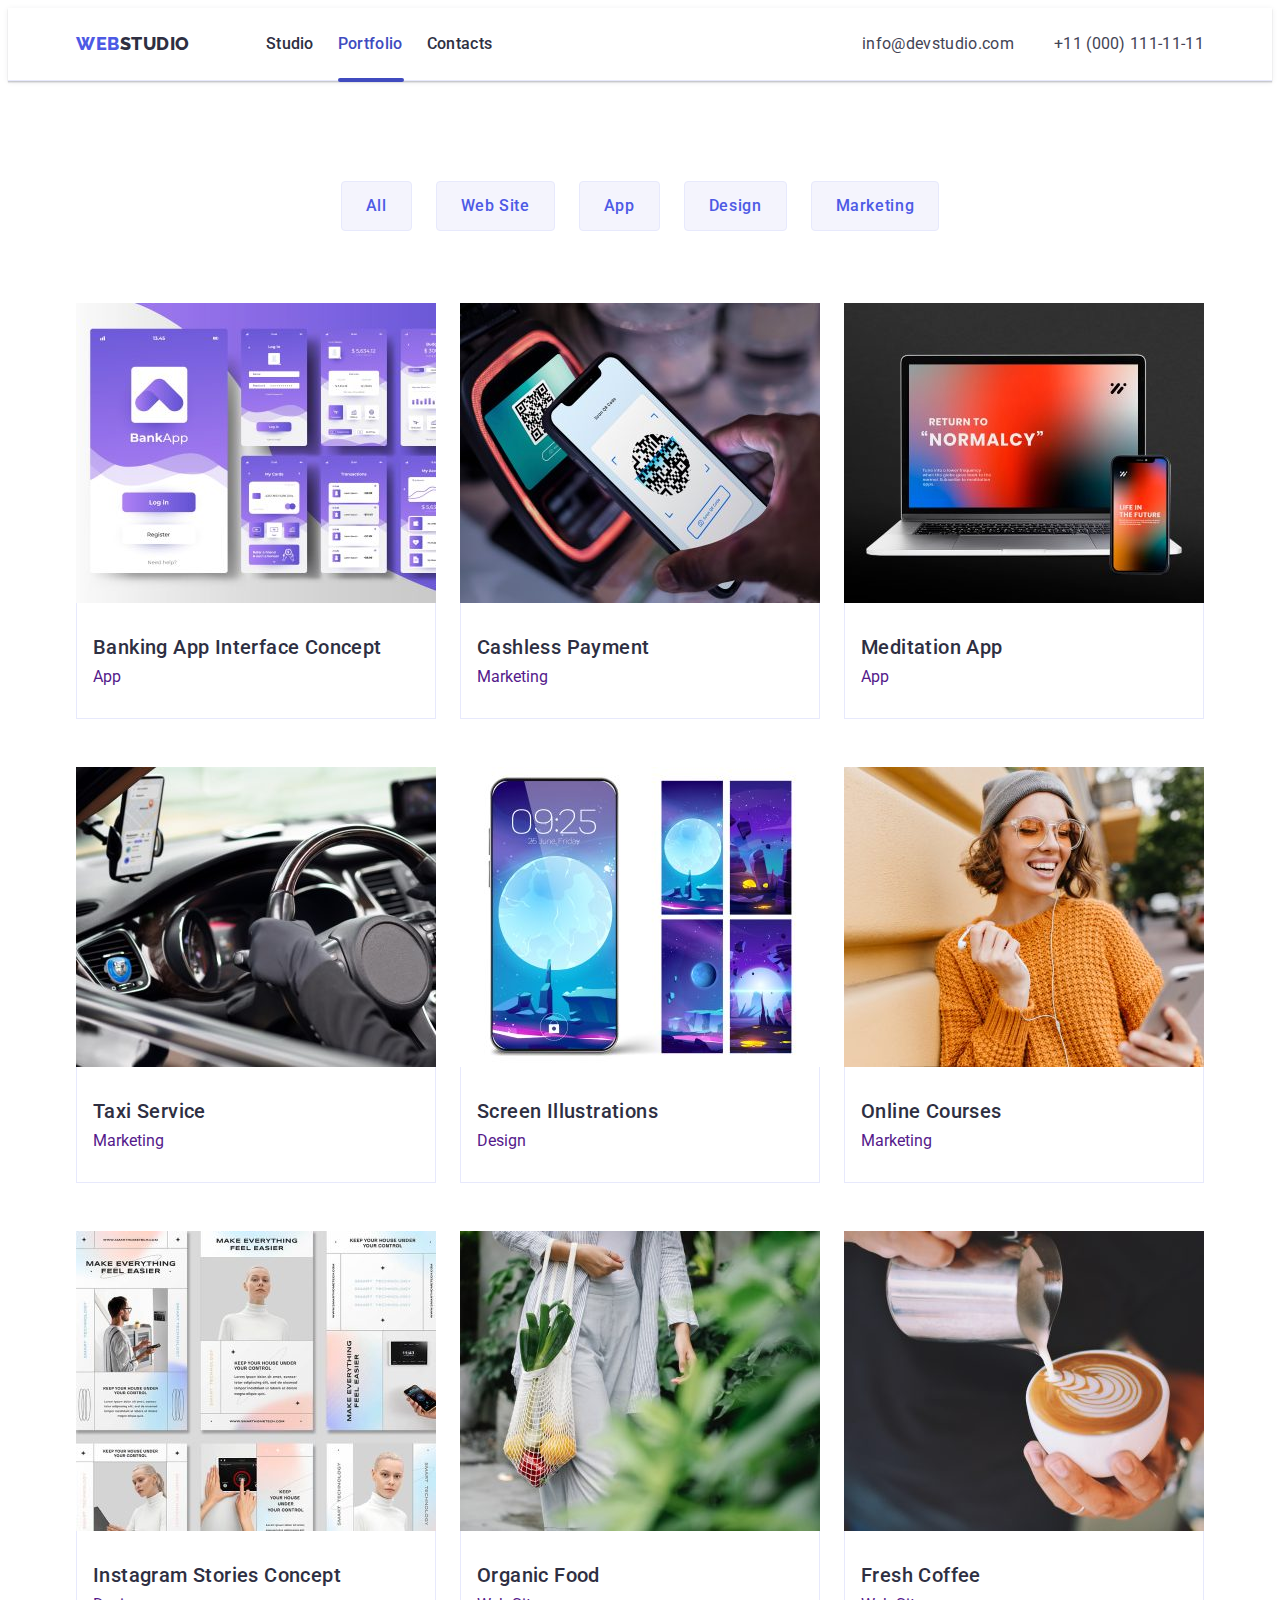
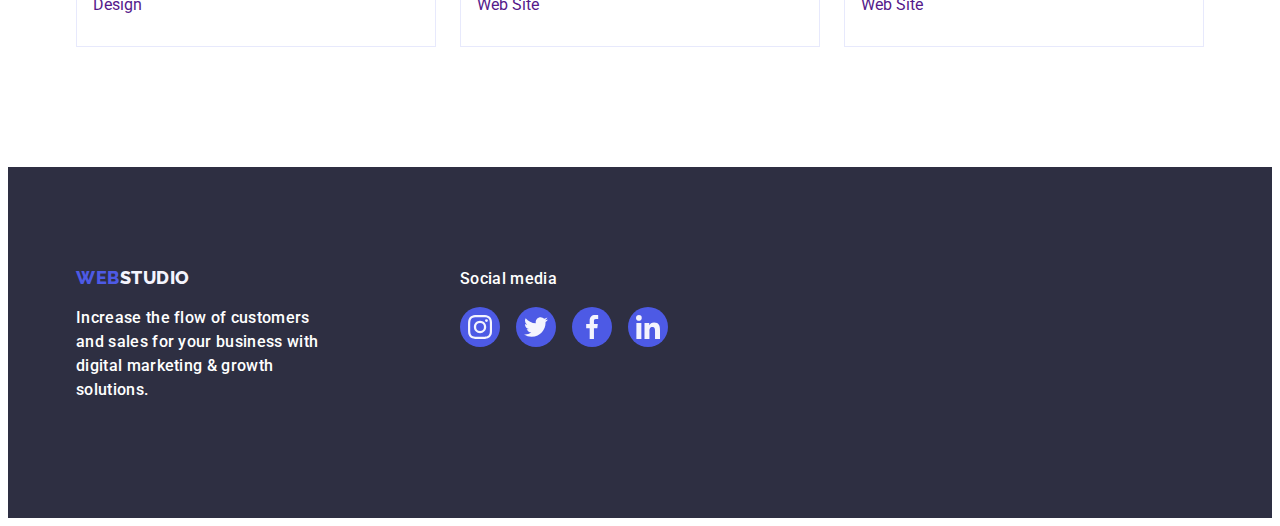
==== commit c9125191: "12" ====
--- a/portfolio.html
+++ b/portfolio.html
@@ -1,9 +1,17 @@
 <!DOCTYPE html>
 <html lang="en">
+  <!-- Head  Portfolio-->
+
   <head>
-    <meta charset="UTF-8" />
-    <meta name="viewport" content="width=device-width, initial-scale=1.0" />
-    <title>Portfolio</title>
+    <meta charset="utf-8" />
+    <meta name="description" content="Homework 1" />
+    <title>Effective Solutions for Your Business</title>
+    <link rel="preconnect" href="https://fonts.googleapis.com" />
+    <link rel="preconnect" href="https://fonts.gstatic.com" crossorigin />
+    <link
+      href="https://fonts.googleapis.com/css2?family=Raleway:wght@800&family=Roboto:wght@400;500;700&display=swap"
+      rel="stylesheet"
+    />
     <link
       rel="stylesheet"
       href="https://cdnjs.cloudflare.com/ajax/libs/modern-normalize/2.0.0/modern-normalize.min.css"
@@ -12,44 +20,50 @@
       referrerpolicy="no-referrer"
     />
     <link rel="stylesheet" href="./css/styles.css" />
-    <link rel="preconnect" href="https://fonts.googleapis.com" />
-    <link rel="preconnect" href="https://fonts.gstatic.com" crossorigin />
-    <link
-      href="https://fonts.googleapis.com/css2?family=Raleway:wght@800&family=Roboto:wght@400;500;700;900&display=swap"
-      rel="stylesheet"
-    />
   </head>
+
+  <!-- Header  Portfolio-->
 
   <body>
     <header class="header">
-      <div class="container header-wrap">
+      <div class="container header-container">
         <nav class="header-nav">
-          <a class="link logo" href="./index.html"
-            >Web<span class="logo-acent">Studio</span></a
-          >
-          <ul class="header-list list">
-            <li>
-              <a class="header-list-item link" href="./index.html">Studio</a>
-            </li>
-            <li>
-              <a class="header-list-item link" href="./portfolio.html"
+          <a class="link logo" href="./index.html" target="_self">
+            Web<span class="partlogo-header">Studio</span>
+          </a>
+
+          <ul class="list header-nav-list">
+            <li class="header-item">
+              <a class="link nav-link" href="./index.html" target="_self"
+                >Studio</a
+              >
+            </li>
+
+            <li class="header-item">
+              <a
+                class="link current portfolio-current"
+                href="./portfolio.html"
+                target="_self"
                 >Portfolio</a
               >
             </li>
-            <li><a class="header-list-item link" href="">Contacts</a></li>
+
+            <li class="header-item">
+              <a class="link nav-link" href="">Contacts</a>
+            </li>
           </ul>
         </nav>
-        <address class="header-address">
-          <ul class="header-list list">
-            <li>
-              <a
-                class="header-address-item link"
-                href="mailto:info@devstudio.com"
+
+        <address class="contacts">
+          <ul class="list header-contacts-list">
+            <li>
+              <a class="link address-link" href="mailto:info@devstudio.com"
                 >info@devstudio.com</a
               >
             </li>
-            <li>
-              <a class="header-address-item link" href="tel:+110001111111"
+
+            <li>
+              <a class="link address-link" href="tel:+110001111111"
                 >+11 (000) 111-11-11</a
               >
             </li>
@@ -57,239 +71,238 @@
         </address>
       </div>
     </header>
+
+    <!-- Buttons Portfolio-->
+
     <main>
-      <section class="portfolio-page section">
+      <section class="portfolio">
         <div class="container">
-          <h1 class="visually-hidden">Portfolio</h1>
-          <ul class="filter list">
-            <li class="filter-item">
-              <button class="filter-button button" type="button">All</button>
-            </li>
-            <li class="filter-item">
-              <button class="filter-button button" type="button">
-                Web Site
-              </button>
-            </li>
-            <li class="filter-item">
-              <button class="filter-button button" type="button">App</button>
-            </li>
-            <li class="filter-item">
-              <button class="filter-button button" type="button">Design</button>
-            </li>
-            <li class="filter-item">
-              <button class="filter-button button" type="button">
-                Marketing
-              </button>
-            </li>
-          </ul>
-          <ul class="portfolio-page-list list">
-            <li class="portfolio-page-item">
-              <a class="link" href="">
-                <div class="item-img-thumb">
-                  <img
+          <h1 class="head-one visually-hidden">Portfolio</h1>
+
+          <ul class="list portfolio-list-btn">
+            <li>
+              <button class="portfolio-button" type="button">All</button>
+            </li>
+
+            <li>
+              <button class="portfolio-button" type="button">Web Site</button>
+            </li>
+
+            <li>
+              <button class="portfolio-button" type="button">App</button>
+            </li>
+
+            <li>
+              <button class="portfolio-button" type="button">Design</button>
+            </li>
+
+            <li>
+              <button class="portfolio-button" type="button">Marketing</button>
+            </li>
+          </ul>
+
+          <!-- Cards Portfolio -->
+
+          <ul class="list portfolio-list">
+            <li class="portfolio-item">
+              <a class="link portfolio-link" href="">
+                <div class="portfolio-img_hidden-text">
+                  <img
+                    class="portfolio-img"
                     src="./images/img5.jpg"
-                    alt="Banking App Interface Concept"
-                    width="360"
-                    height="300"
-                  />
-                  <div class="portfolio-page-overlay">
-                    <p>
-                      14 Stylish and User-Friendly App Design Concepts · Task
-                      Manager App · Calorie Tracker App · Exotic Fruit Ecommerce
-                      App · Cloud Storage App
-                    </p>
-                  </div>
-                </div>
-                <div class="portfolio-page-item-info">
-                  <h2 class="section-sub-title">
+                    alt="photo"
+                    width="360"
+                    height="300"
+                  />
+                  <p class="hidden-text">
+                    14 Stylish and User-Friendly App Design Concepts · Task
+                    Manager App · Calorie Tracker App · Exotic Fruit Ecommerce
+                    App · Cloud Storage App
+                  </p>
+                </div>
+
+                <div class="portfolio-card-border">
+                  <h2 class="head-two-portfolio">
                     Banking App Interface Concept
                   </h2>
-                  <p class="main-text">App</p>
-                </div>
-              </a>
-            </li>
-            <li class="portfolio-page-item">
-              <a class="link" href="">
-                <div class="item-img-thumb">
-                  <img
+                  <p>App</p>
+                </div>
+              </a>
+            </li>
+
+            <li class="portfolio-item">
+              <a class="link portfolio-link" href="">
+                <div class="portfolio-img_hidden-text">
+                  <img
+                    class="portfolio-img"
                     src="./images/img6.jpg"
-                    alt="Cashless Payment"
-                    width="360"
-                    height="300"
-                  />
-                  <div class="portfolio-page-overlay">
-                    <p>
-                      14 Stylish and User-Friendly App Design Concepts · Task
-                      Manager App · Calorie Tracker App · Exotic Fruit Ecommerce
-                      App · Cloud Storage App
-                    </p>
-                  </div>
-                </div>
-                <div class="portfolio-page-item-info">
-                  <h2 class="section-sub-title">Cashless Payment</h2>
-                  <p class="main-text">Marketing</p>
-                </div>
-              </a>
-            </li>
-            <li class="portfolio-page-item">
-              <a class="link" href="">
-                <div class="item-img-thumb">
-                  <img
+                    alt="photo"
+                    width="360"
+                    height="300"
+                  />
+                  <p class="hidden-text">
+                    14 Stylish and User-Friendly App Design Concepts · Task
+                    Manager App · Calorie Tracker App · Exotic Fruit Ecommerce
+                    App · Cloud Storage App
+                  </p>
+                </div>
+                <div class="portfolio-card-border">
+                  <h2 class="head-two-portfolio">Cashless Payment</h2>
+                  <p>Marketing</p>
+                </div>
+              </a>
+            </li>
+            <li class="item portfolio-item">
+              <a class="link portfolio-link" href="">
+                <div class="portfolio-img_hidden-text">
+                  <img
+                    class="portfolio-img"
                     src="./images/img7.jpg"
-                    alt="Meditation App"
-                    width="360"
-                    height="300"
-                  />
-                  <div class="portfolio-page-overlay">
-                    <p>
-                      14 Stylish and User-Friendly App Design Concepts · Task
-                      Manager App · Calorie Tracker App · Exotic Fruit Ecommerce
-                      App · Cloud Storage App
-                    </p>
-                  </div>
-                </div>
-                <div class="portfolio-page-item-info">
-                  <h2 class="section-sub-title">Meditation App</h2>
-                  <p class="main-text">App</p>
-                </div>
-              </a>
-            </li>
-            <li class="portfolio-page-item">
-              <a class="link" href="">
-                <div class="item-img-thumb">
-                  <img
+                    alt="photo"
+                    width="360"
+                    height="300"
+                  />
+                  <p class="hidden-text">
+                    14 Stylish and User-Friendly App Design Concepts · Task
+                    Manager App · Calorie Tracker App · Exotic Fruit Ecommerce
+                    App · Cloud Storage App
+                  </p>
+                </div>
+                <div class="portfolio-card-border">
+                  <h2 class="head-two-portfolio">Meditation App</h2>
+                  <p>App</p>
+                </div>
+              </a>
+            </li>
+            <li class="item portfolio-item">
+              <a class="link portfolio-link" href="">
+                <div class="portfolio-img_hidden-text">
+                  <img
+                    class="portfolio-img"
                     src="./images/img8.jpg"
-                    alt="car"
-                    width="360"
-                    height="300"
-                  />
-                  <div class="portfolio-page-overlay">
-                    <p>
-                      14 Stylish and User-Friendly App Design Concepts · Task
-                      Manager App · Calorie Tracker App · Exotic Fruit Ecommerce
-                      App · Cloud Storage App
-                    </p>
-                  </div>
-                </div>
-                <div class="portfolio-page-item-info">
-                  <h2 class="section-sub-title">Taxi Service</h2>
-                  <p class="main-text">Marketing</p>
-                </div>
-              </a>
-            </li>
-            <li class="portfolio-page-item">
-              <a class="link" href="">
-                <div class="item-img-thumb">
-                  <img
+                    alt="photo"
+                    width="360"
+                    height="300"
+                  />
+                  <p class="hidden-text">
+                    14 Stylish and User-Friendly App Design Concepts · Task
+                    Manager App · Calorie Tracker App · Exotic Fruit Ecommerce
+                    App · Cloud Storage App
+                  </p>
+                </div>
+                <div class="portfolio-card-border">
+                  <h2 class="head-two-portfolio">Taxi Service</h2>
+                  <p>Marketing</p>
+                </div>
+              </a>
+            </li>
+            <li class="item portfolio-item">
+              <a class="link portfolio-link" href="">
+                <div class="portfolio-img_hidden-text">
+                  <img
+                    class="portfolio-img"
                     src="./images/img9.jpg"
-                    alt="Screen Illustrations"
-                    width="360"
-                    height="300"
-                  />
-                  <div class="portfolio-page-overlay">
-                    <p>
-                      14 Stylish and User-Friendly App Design Concepts · Task
-                      Manager App · Calorie Tracker App · Exotic Fruit Ecommerce
-                      App · Cloud Storage App
-                    </p>
-                  </div>
-                </div>
-                <div class="portfolio-page-item-info">
-                  <h2 class="section-sub-title">Screen Illustrations</h2>
-                  <p class="main-text">Design</p>
-                </div>
-              </a>
-            </li>
-            <li class="portfolio-page-item">
-              <a class="link" href="">
-                <div class="item-img-thumb">
-                  <img
+                    alt="photo"
+                    width="360"
+                    height="300"
+                  />
+                  <p class="hidden-text">
+                    14 Stylish and User-Friendly App Design Concepts · Task
+                    Manager App · Calorie Tracker App · Exotic Fruit Ecommerce
+                    App · Cloud Storage App
+                  </p>
+                </div>
+                <div class="portfolio-card-border">
+                  <h2 class="head-two-portfolio">Screen Illustrations</h2>
+                  <p>Design</p>
+                </div>
+              </a>
+            </li>
+            <li class="item portfolio-item">
+              <a class="link portfolio-link" href="">
+                <div class="portfolio-img_hidden-text">
+                  <img
+                    class="portfolio-img"
                     src="./images/img10.jpg"
-                    alt="girl listening to music with headphones
-    "
-                    width="360"
-                    height="300"
-                  />
-                  <div class="portfolio-page-overlay">
-                    <p>
-                      14 Stylish and User-Friendly App Design Concepts · Task
-                      Manager App · Calorie Tracker App · Exotic Fruit Ecommerce
-                      App · Cloud Storage App
-                    </p>
-                  </div>
-                </div>
-                <div class="portfolio-page-item-info">
-                  <h2 class="section-sub-title">Online Courses</h2>
-                  <p class="main-text">Marketing</p>
-                </div>
-              </a>
-            </li>
-            <li class="portfolio-page-item">
-              <a class="link" href="">
-                <div class="item-img-thumb">
-                  <img
+                    alt="photo"
+                    width="360"
+                    height="300"
+                  />
+                  <p class="hidden-text">
+                    14 Stylish and User-Friendly App Design Concepts · Task
+                    Manager App · Calorie Tracker App · Exotic Fruit Ecommerce
+                    App · Cloud Storage App
+                  </p>
+                </div>
+                <div class="portfolio-card-border">
+                  <h2 class="head-two-portfolio">Online Courses</h2>
+                  <p>Marketing</p>
+                </div>
+              </a>
+            </li>
+            <li class="item portfolio-item">
+              <a class="link portfolio-link" href="">
+                <div class="portfolio-img_hidden-text">
+                  <img
+                    class="portfolio-img"
                     src="./images/img11.jpg"
-                    alt="Instagram Stories Concept"
-                    width="360"
-                    height="300"
-                  />
-                  <div class="portfolio-page-overlay">
-                    <p>
-                      14 Stylish and User-Friendly App Design Concepts · Task
-                      Manager App · Calorie Tracker App · Exotic Fruit Ecommerce
-                      App · Cloud Storage App
-                    </p>
-                  </div>
-                </div>
-                <div class="portfolio-page-item-info">
-                  <h2 class="section-sub-title">Instagram Stories Concept</h2>
-                  <p class="main-text">Design</p>
-                </div>
-              </a>
-            </li>
-            <li class="portfolio-page-item">
-              <a class="link" href="">
-                <div class="item-img-thumb">
-                  <img
+                    alt="photo"
+                    width="360"
+                    height="300"
+                  />
+                  <p class="hidden-text">
+                    14 Stylish and User-Friendly App Design Concepts · Task
+                    Manager App · Calorie Tracker App · Exotic Fruit Ecommerce
+                    App · Cloud Storage App
+                  </p>
+                </div>
+                <div class="portfolio-card-border">
+                  <h2 class="head-two-portfolio">Instagram Stories Concept</h2>
+                  <p>Design</p>
+                </div>
+              </a>
+            </li>
+            <li class="item portfolio-item">
+              <a class="link portfolio-link" href="">
+                <div class="portfolio-img_hidden-text">
+                  <img
+                    class="portfolio-img"
                     src="./images/img12.jpg"
-                    alt="Organic Food"
-                    width="360"
-                    height="300"
-                  />
-                  <div class="portfolio-page-overlay">
-                    <p>
-                      14 Stylish and User-Friendly App Design Concepts · Task
-                      Manager App · Calorie Tracker App · Exotic Fruit Ecommerce
-                      App · Cloud Storage App
-                    </p>
-                  </div>
-                </div>
-                <div class="portfolio-page-item-info">
-                  <h2 class="section-sub-title">Organic Food</h2>
-                  <p class="main-text">Web Site</p>
-                </div>
-              </a>
-            </li>
-            <li class="portfolio-page-item">
-              <a class="link" href="">
-                <div class="item-img-thumb">
-                  <img
+                    alt="photo"
+                    width="360"
+                    height="300"
+                  />
+                  <p class="hidden-text">
+                    14 Stylish and User-Friendly App Design Concepts · Task
+                    Manager App · Calorie Tracker App · Exotic Fruit Ecommerce
+                    App · Cloud Storage App
+                  </p>
+                </div>
+                <div class="portfolio-card-border">
+                  <h2 class="head-two-portfolio">Organic Food</h2>
+                  <p>Web Site</p>
+                </div>
+              </a>
+            </li>
+            <li class="item portfolio-item">
+              <a class="link portfolio-link" href="">
+                <div class="portfolio-img_hidden-text">
+                  <img
+                    class="portfolio-img"
                     src="./images/img13.jpg"
-                    alt="Fresh Coffee"
-                    width="360"
-                    height="300"
-                  />
-                  <div class="portfolio-page-overlay">
-                    <p>
-                      14 Stylish and User-Friendly App Design Concepts · Task
-                      Manager App · Calorie Tracker App · Exotic Fruit Ecommerce
-                      App · Cloud Storage App
-                    </p>
-                  </div>
-                </div>
-                <div class="portfolio-page-item-info">
-                  <h2 class="section-sub-title">Fresh Coffee</h2>
-                  <p class="main-text">Web Site</p>
+                    alt="photo"
+                    width="360"
+                    height="300"
+                  />
+                  <p class="hidden-text">
+                    14 Stylish and User-Friendly App Design Concepts · Task
+                    Manager App · Calorie Tracker App · Exotic Fruit Ecommerce
+                    App · Cloud Storage App
+                  </p>
+                </div>
+                <div class="portfolio-card-border">
+                  <h2 class="head-two-portfolio">Fresh Coffee</h2>
+                  <p>Web Site</p>
                 </div>
               </a>
             </li>
@@ -297,45 +310,53 @@
         </div>
       </section>
     </main>
+
+    <!-- Footer Portfolio -->
+
     <footer class="footer">
-      <div class="container footer-wrap">
-        <div>
-          <a class="link logo" href="./index.html"
-            >Web<span class="logo-acent">Studio</span></a
-          >
-          <p class="main-text">
+      <div class="container footer-container">
+        <div class="logo-container">
+          <a class="link footer-logo" href="./index.html"
+            >Web<span class="partlogo-footer">Studio</span>
+          </a>
+          <p class="footer-text">
             Increase the flow of customers and sales for your business with
             digital marketing & growth solutions.
           </p>
         </div>
-        <div class="social-wrap">
-          <p>Social media</p>
-          <ul class="icon-list list">
-            <li>
-              <a href="" class="icon-link">
-                <svg class="social-icon" width="24" height="24">
-                  <use href="./images/icons.svg#icon-instagram"></use>
+
+        <div class="footer-social-media">
+          <p class="footer-text">Social media</p>
+
+          <ul class="list footer_icons-pack">
+            <li class="footer_icons-back">
+              <a href="" class="footer-link-icon">
+                <svg class="footer-triling-icon" width="24" height="24">
+                  <use href="./images/icons.svg#icon-instagram-1"></use>
                 </svg>
               </a>
             </li>
-            <li>
-              <a href="" class="icon-link">
-                <svg class="social-icon" width="24" height="24">
-                  <use href="./images/icons.svg#icon-twitter"></use>
+
+            <li class="footer_icons-back">
+              <a href="" class="footer-link-icon">
+                <svg class="footer-triling-icon" width="24" height="24">
+                  <use href="./images/icons.svg#icon-twitter-1"></use>
                 </svg>
               </a>
             </li>
-            <li>
-              <a href="" class="icon-link">
-                <svg class="social-icon" width="24" height="24">
-                  <use href="./images/icons.svg#icon-facebook"></use>
+
+            <li class="footer_icons-back">
+              <a href="" class="footer-link-icon">
+                <svg class="footer-triling-icon" width="24" height="24">
+                  <use href="./images/icons.svg#icon-facebook-1"></use>
                 </svg>
               </a>
             </li>
-            <li>
-              <a href="" class="icon-link">
-                <svg class="social-icon" width="24" height="24">
-                  <use href="./images/icons.svg#icon-linkedin"></use>
+
+            <li class="footer_icons-back">
+              <a href="" class="footer-link-icon">
+                <svg class="footer-triling-icon" width="24" height="24">
+                  <use href="./images/icons.svg#icon-linkedin-1"></use>
                 </svg>
               </a>
             </li>
--- a/css/styles.css
+++ b/css/styles.css
@@ -1,35 +1,30 @@
-/* CSS Variables */
+/* variables */
 :root {
-  --primary-font: "Roboto", sans-serif;
-  --title-font: "Raleway", sans-serif;
-  --primary-dark-color: #2e2f42;
-  --primary-light-color: #ffffff;
-  --second-light-color: #f4f4fd;
-  --third-ligth-color: #e7e9fc;
-  --second-primary-color: #2e2f42;
-  --color-text: #434455;
-  --corp-color: #4d5ae5;
-  --corp-color-hover: #404bbf;
-  --success-color: #31D0AA;
-}
-
-/* Reset */
+  --text: #434455;
+  --primary-brand: #4d5ae5;
+  --acsent: #e7e9fc;
+  --light: #f4f4fd;
+  --light-slate: #8e8f99;
+  --dark: #2e2f42;
+  --pressed-state: #404bbf;
+  --white: #fff;
+  --shadow: 0px 4px 4px 0px rgba(0, 0, 0, 0.15);
+}
+
+/* base styles */
 body {
-  font-family: var(--primary-font);
-  font-size: 16px;
-  line-height: 1.5;
-  letter-spacing: 0.02em;
-  color: var(--color-text);
-  background: var(--primary-light-color);
-}
-
-p,
+  font-family: 'Roboto', sans-serif;
+  color: var(--text);
+}
+
+/* reset */
 h1,
 h2,
 h3,
 h4,
 h5,
-h6 {
+h6,
+p {
   margin: 0;
 }
 
@@ -37,37 +32,40 @@
   display: block;
 }
 
-ul,
-ol {
+.list {
+  list-style: none;
+  padding: 0;
   margin: 0;
-  padding: 0;
 }
 
 .link {
   text-decoration: none;
-  color: currentColor;
-}
-
-.list {
-  list-style-type: none;
 }
 
 .container {
-  width: 1158px;
-  padding: 0 15px;
+  width: 1128px;
   margin: 0 auto;
 }
 
-.section {
-  padding-bottom: 120px;
-}
-
-.section-title {
+.head-one {
+  color: var(--white);
+  text-align: center;
+  font-family: inherit;
+  font-size: 56px;
+  font-weight: 700;
+  line-height: 1.07;
+  letter-spacing: 0.02em;
+}
+
+.head-two {
+  color: var(--dark);
+  text-align: center;
+  font-family: inherit;
   font-size: 36px;
+  font-weight: 700;
   line-height: 1.11;
   letter-spacing: 0.02em;
   text-transform: capitalize;
-  color: var(--primary-dark-color);
 }
 
 .visually-hidden {
@@ -83,560 +81,675 @@
   overflow: hidden;
 }
 
-.main-banner-title,
-.section-title,
-.section-sub-title {
-  text-align: center;
-}
-
-.section-sub-title {
+.head-three {
+  color: var(--dark);
+
+  font-family: inherit;
   font-size: 20px;
   font-weight: 500;
   line-height: 1.2;
   letter-spacing: 0.02em;
-  color: var(--primary-dark-color);
+}
+
+/* header */
+
+.header {
+  border-bottom: 1px solid var(--acsent);
+  box-shadow: 0px 2px 1px rgba(46, 47, 66, 0.08), 0px 1px 1px rgba(46, 47, 66, 0.16),
+    0px 1px 6px rgba(46, 47, 66, 0.08);
+}
+
+.header-container {
+  display: flex;
+  flex-wrap: nowrap;
+
+  justify-content: center;
+  align-items: center;
+  min-height: 72px;
+}
+
+.header-nav {
+  display: flex;
+
+  justify-content: center;
+  align-items: center;
+
+  margin-right: auto;
 }
 
 .logo {
-  font-family: var(--title-font);
+  color: var(--primary-brand);
+
+  font-family: 'Raleway', sans-serif;
+  font-size: 18px;
+  font-weight: 800;
+
+  line-height: 1.17;
+  letter-spacing: 0.03em;
+  text-transform: uppercase;
+  text-decoration: none;
+
+  margin-right: 76px;
+}
+
+.partlogo-header {
+  color: var(--dark);
+}
+
+.partlogo-footer {
+  color: var(--light);
+}
+
+.header-nav-list {
+  display: flex;
+  gap: 24px;
+}
+
+.header-contacts-list {
+  display: flex;
+  gap: 40px;
+}
+
+.nav-link {
+  font-weight: 500;
+  font-size: 16px;
+  line-height: 1.5;
+  letter-spacing: 0.02em;
+
+  padding: 24px 0 28px 0;
+  color: var(--dark);
+
+  transition: color 250ms cubic-bezier(0.4, 0, 0.2, 1);
+}
+
+.nav-link:hover,
+.nav-link:focus {
+  color: var(--pressed-state);
+}
+
+.current {
+  position: relative;
+  padding: 24px 0 28px 0;
+  font-weight: 500;
+  font-size: 16px;
+  line-height: 1.5;
+  letter-spacing: 0.02em;
+  color: var(--pressed-state);
+}
+
+.current::after {
+  position: absolute;
+
+  content: '';
+  display: block;
+  border-radius: 2px;
+  width: 48px;
+  height: 4px;
+  background-color: var(--pressed-state);
+  left: 0;
+  bottom: -1px;
+}
+
+.current.portfolio-current::after {
+  width: 66px;
+}
+
+.address-link {
+  color: var(--text);
+
+  font-style: normal;
+  font-size: 16px;
+  line-height: 1.5;
+  letter-spacing: 0.02em;
+  font-weight: 400;
+
+  transition: color 250ms cubic-bezier(0.4, 0, 0.2, 1);
+}
+
+.address-link:hover,
+.address-link:focus {
+  color: var(--pressed-state);
+}
+
+/* Main */
+
+/* Studio - Section 1*/
+.studio {
+  background-image: linear-gradient(rgba(46, 47, 66, 0.7), rgba(46, 47, 66, 0.7)),
+    url(../images/people-office-1.jpg);
+  background-repeat: no-repeat;
+  background-size: cover;
+  background-position: center;
+
+  align-items: center;
+  margin-bottom: 120px;
+  padding: 188px 0;
+}
+
+.studio-container {
+  align-items: center;
+
+  max-width: 1440px;
+  max-height: 600px;
+
+  margin: 0 auto;
+}
+
+.studio-head-one {
+  margin: 48px auto;
+  max-width: 496px;
+}
+
+/* buttons */
+.buttonstyle {}
+
+.studio-button {
+  min-width: 169px;
+  height: 56px;
+  border: none;
+  box-shadow: none;
+  display: block;
+
+  background-color: var(--primary-brand);
+  color: var(--white, #fff);
+  margin: 0 auto;
+  padding: 16px 32px;
+  border-radius: 4px;
+  border-color: var(--primary-brand);
+
+  font-family: inherit;
+  font-size: 16px;
+  font-weight: 500;
+  line-height: 1.5;
+  letter-spacing: 0.04em;
+
+  cursor: pointer;
+  transition: background-color 250ms cubic-bezier(0.4, 0, 0.2, 1);
+}
+
+.studio-button:hover,
+.studio-button:focus {
+  box-shadow: 0px 4px 4px 0px rgba(0, 0, 0, 0.15);
+  background-color: var(--pressed-state);
+}
+
+/* who we are - Section 2 */
+
+.who-we-are {
+  margin-bottom: 120px;
+  padding: 120px 0;
+}
+
+.who-we-are_list {
+  display: flex;
+  gap: 24px;
+}
+
+.who-we-are_item {
+  width: calc(100% - 3 * 24px);
+}
+
+.who-we-are-thumb {
+  display: flex;
+  align-items: center;
+  justify-content: center;
+
+  height: 112px;
+  border-radius: 4px;
+  background-color: var(--light);
+  padding: 24px 100px;
+
+  margin-bottom: 8px;
+}
+
+.who-we-are-head {
+  margin-bottom: 8px;
+}
+
+.who-we-are-text {
+  line-height: 24px;
+  /* 150% */
+}
+
+/*what we are doing  Section 3 */
+
+.our-work {
+  padding-bottom: 120px;
+}
+
+.our-work_head {
+  margin-bottom: 72px;
+}
+
+.our-work-list {
+  display: flex;
+  justify-content: center;
+  gap: 24px;
+
+  margin-bottom: 120px;
+}
+
+.our-work-img {
+  border: 1px solid var(--acsent);
+}
+
+/* Our Team  Section 4 */
+
+.our-team {
+  background-color: var(--light);
+  padding: 120px 156px;
+  margin: 0 auto;
+  max-width: 1440px;
+}
+
+.our-team-head {
+  display: block;
+  margin-bottom: 72px;
+}
+
+.our-team-list {
+  display: flex;
+  flex-direction: row;
+  flex-wrap: wrap;
+  gap: 24px;
+}
+
+.our-team-box {
+  display: flex;
+  flex-direction: column;
+  justify-content: center;
+  align-items: center;
+  gap: 8px;
+
+  width: 232px;
+  padding: 32px 0;
+
+  margin: auto;
+}
+
+.our-team-item {
+  border-radius: 0px 0px 4px 4px;
+  background: var(--white, #fff);
+  box-shadow: 0px 2px 1px 0px rgba(46, 47, 66, 0.08), 0px 1px 1px 0px rgba(46, 47, 66, 0.16),
+    0px 1px 6px 0px rgba(46, 47, 66, 0.08);
+}
+
+.our-team_icons-pack {
+  display: flex;
+  gap: 24px;
+  justify-content: center;
+  align-items: center;
+}
+
+.link-icon {
+  position: relative;
+
+  display: flex;
+  align-items: center;
+  justify-content: center;
+
+  width: 100%;
+  height: 100%;
+
+  border-radius: 50%;
+  background-color: var(--primary-brand);
+  transition: background-color 250ms cubic-bezier(0.4, 0, 0.2, 1);
+}
+
+.our-team_icons-back {
+  width: 40px;
+  height: 40px;
+}
+
+.link-icon:hover,
+.link-icon:focus {
+  background-color: var(--pressed-state);
+}
+
+.triling-icon {
+  position: absolute;
+
+  top: 12px;
+  left: 12px;
+
+  fill: var(--light);
+}
+
+.our-team_s-head {
+  text-align: center;
+}
+
+.our-team-text {
+  text-align: center;
+}
+
+/* Customers Section 5 */
+
+.customers {
+  padding: 120px 0 120px;
+}
+
+.customers-head {
+  margin-bottom: 72px;
+}
+
+.customers-block {
+  display: flex;
+  gap: 24px;
+  justify-content: center;
+  align-items: center;
+}
+
+.customers-item {
+  position: relative;
+  width: calc((100% - 120px) / 6);
+  height: 88px;
+}
+
+.customers-link {
+  display: flex;
+  justify-content: center;
+  align-items: center;
+  flex-shrink: 0;
+
+  color: var(--light-slate);
+  width: 100%;
+  height: 100%;
+
+  border-radius: 4px;
+  border: 1px solid var(--light-slate);
+  padding: 16px 32px;
+
+  transition: border-color 250ms cubic-bezier(0.4, 0, 0.2, 1),
+    color 250ms cubic-bezier(0.4, 0, 0.2, 1);
+}
+
+.customers-icon {
+  fill: currentColor;
+}
+
+.customers-link:hover,
+.customers-link:focus {
+  border-color: var(--pressed-state);
+  color: var(--pressed-state);
+}
+
+/* Portfolio Page 2 */
+
+/* portfolio buttons */
+.portfolio {
+  padding-top: 100px;
+  padding-bottom: 120px;
+}
+
+.portfolio-list-btn {
+  display: flex;
+  gap: 24px;
+  align-items: center;
+  justify-content: center;
+
+  margin-bottom: 72px;
+}
+
+.portfolio-button {
+  color: var(--primary-brand);
+  background-color: var(--light);
+  padding: 12px 24px;
+  border: 1px solid var(--acsent);
+  border-radius: 4px;
+
+  cursor: pointer;
+
+  font-family: 'Roboto', sans-serif;
+  font-weight: 500;
+  font-size: 16px;
+  line-height: 1.5;
+  letter-spacing: 0.04em;
+
+  transition: color 250ms cubic-bezier(0.4, 0, 0.2, 1),
+    background-color 250ms cubic-bezier(0.4, 0, 0.2, 1),
+    border-color 250ms cubic-bezier(0.4, 0, 0.2, 1), box-shadow 250ms cubic-bezier(0.4, 0, 0.2, 1);
+}
+
+.portfolio-button:hover,
+.portfolio-button:focus {
+  color: var(--white);
+  background-color: var(--pressed-state);
+  box-shadow: 0px 2px 2px 0px rgba(0, 0, 0, 0.12), 0px 2px 1px 0px rgba(0, 0, 0, 0.08),
+    0px 3px 1px 0px rgba(0, 0, 0, 0.1);
+}
+
+/* Portfolio cards */
+
+.portfolio-cards {
+  padding-top: 96px;
+  padding-bottom: 120px;
+}
+
+.portfolio-list {
+  display: flex;
+  flex-wrap: wrap;
+  row-gap: 48px;
+  column-gap: 24px;
+}
+
+.portfolio-item {
+  width: calc((100% - 48px) / 3);
+}
+
+.portfolio-link {
+  display: block;
+  transition: box-shadow 250ms cubic-bezier(0.4, 0, 0.2, 1);
+}
+
+.portfolio-link:hover,
+.portfolio-link:focus {
+  box-shadow: 0px 1px 6px rgba(46, 47, 66, 0.08), 0px 1px 1px rgba(46, 47, 66, 0.16),
+    0px 2px 1px rgba(46, 47, 66, 0.08);
+}
+
+.portfolio-link:hover .hidden-text,
+.portfolio-link:focus .hidden-text {
+  transform: translateY(0%);
+  display: block;
+}
+
+.portfolio-img_hidden-text {
+  position: relative;
+  overflow: hidden;
+}
+
+.hidden-text {
+  position: absolute;
+  top: 0;
+  width: 100%;
+  height: 100%;
+
+  background-color: var(--primary-brand);
+  color: var(--light);
+  padding: 40px 32px;
+  line-height: 1.5;
+  letter-spacing: 0.02em;
+
+  transform: translateY(100%);
+
+  transition: transform 250ms cubic-bezier(0.4, 0, 0.2, 1);
+}
+
+.head-two-portfolio {
+  font-family: inherit;
+  font-size: 20px;
+  font-weight: 500;
+  line-height: 1.2;
+  letter-spacing: 0.02em;
+  color: var(--dark);
+  margin-bottom: 8px;
+}
+
+.portfolio-card-border {
+  border: 1px solid var(--acsent);
+  padding: 32px 16px;
+  border-top: none;
+}
+
+/* footer */
+
+.footer {
+  background-color: var(--dark);
+  padding: 100px 0;
+}
+
+.footer-container {
+  display: flex;
+  align-items: baseline;
+}
+
+.logo-container {
+  margin-right: 120px;
+}
+
+.footer-logo {
+  display: block;
+  color: var(--primary-brand);
+
+  font-family: 'Raleway', sans-serif;
   font-size: 18px;
   font-weight: 800;
   line-height: 1.17;
   letter-spacing: 0.03em;
   text-transform: uppercase;
-  color: var(--corp-color);
-  display: inline-block;
-}
-
-.logo-acent {
-  color: var(--primary-dark-color);
-}
-
-.button {
-  font-family: inherit;
-  cursor: pointer;
+  text-decoration: none;
+
+  margin-bottom: 18px;
+}
+
+.footer-text {
+  display: block;
+  color: var(--white);
+  width: 264px;
+
+  line-height: 1.5;
+  letter-spacing: 0.02em;
   font-weight: 500;
-  font-size: 16px;
-  line-height: 1.5;
-  letter-spacing: 0.04em;
-  transition: background-color 250ms ease;
-  -webkit-transition: background-color 250ms ease;
-  -moz-transition: background-color 250ms ease;
-  -ms-transition: background-color 250ms ease;
-  -o-transition: background-color 250ms ease;
-  transition-timing-function: cubic-bezier(0.4, 0, 0.2, 1);
-}
-
-.main-banner-button {
-  background-color: var(--corp-color);
-  color: var(--primary-light-color);
-  transition-timing-function: cubic-bezier(0.4, 0, 0.2, 1);
-}
-
-.button:hover,
-.button:focus {
-  background-color: var(--corp-color-hover);
-}
-
-/* style for header */
-
-.header {
-  background-color: var(--primary-light-color);
-  border-bottom: 1px solid var(--third-ligth-color);
-}
-
-.header-wrap {
-  display: flex;
-  justify-content: space-between;
-}
-
-.header .link {
-  padding: 24px 0;
-  display: block;
-}
-
-.header .logo {
-  margin-right: 76px;
-}
-
-.header-nav {
-  display: flex;
-  align-items: center;
-}
-
-.header-list {
-  display: flex;
-  gap: 40px;
-}
-
-.header-list-item,
-.header-address-item {
-  font-size: 16px;
-  line-height: 1.5;
-  letter-spacing: 0.02em;
-}
-
-.header-list-item {
+
+  margin-bottom: 16px;
+}
+
+.footer-social-media {
+  display: block;
+}
+
+.footer_icons-pack {
+  display: flex;
+  gap: 16px;
+}
+
+.footer_icons-back {
+  width: 40px;
+  height: 40px;
+}
+
+.footer-link-icon {
+  display: flex;
+  align-items: center;
+  justify-content: center;
+
+  width: 100%;
+  height: 100%;
+
   position: relative;
-  font-weight: 500;
-  color: var(--primary-dark-color);
-  transition: color 250ms ease;
-  -webkit-transition: color 250ms ease;
-  -moz-transition: color 250ms ease;
-  -ms-transition: color 250ms ease;
-  -o-transition: color 250ms ease;
-}
-
-.header-list-item:after {
-  content: '';
-  position: absolute;
-  background-color: transparent;
-  border-radius: 2px;
-  height: 4px;
-  width: 100%;
-  bottom: 0;
-  left: 0;
-  transition: background-color 250ms ease;
-  -webkit-transition: background-color 250ms ease;
-  -moz-transition: background-color 250ms ease;
-  -ms-transition: background-color 250ms ease;
-  -o-transition: background-color 250ms ease;
-  transition-timing-function: cubic-bezier(0.4, 0, 0.2, 1);
-
-}
-
-.header-list-item:hover:after,
-.header-list-item:focus:after {
-  background-color: var(--corp-color-hover);
-
-}
-
-.header-list-item:hover,
-.header-list-item:focus {
-  color: var(--corp-color-hover);
-}
-
-.header-address {
-  font-style: normal;
-}
-
-.header-address-item {
-  color: var(--color-text);
-  transition: color 250ms ease;
-}
-
-.header-address-item:hover,
-.header-address-item:focus {
-  color: var(--corp-color-hover);
-}
-
-/* style for foter */
-.footer {
-  background-color: var(--second-primary-color);
-  color: var(--second-light-color);
-  padding: 100px 0 100px;
-}
-
-.footer .logo-acent {
-  color: var(--second-light-color);
-}
-
-.footer .main-text {
-  max-width: 264px;
-}
-
-.footer .logo {
-  margin-bottom: 16px;
-}
-
-.footer-wrap {
-  display: flex;
-  gap: 120px;
-}
-
-.footer-wrap .icon-list {
-  margin-top: 16px;
-}
-
-.social-wrap-title {
-  font-weight: 500;
-}
-
-/* section main-banner  */
-.main-banner {
-  background: linear-gradient(rgba(46, 47, 66, 0.70), rgba(46, 47, 66, 0.70)),
-    url('./../images/people-office.jpg');
-  background-repeat: no-repeat;
-  padding: 188px 0 188px;
-  background-size: cover;
-}
-
-.main-banner-title {
-  font-size: 56px;
-  font-weight: 700;
-  line-height: 1.07;
-  letter-spacing: 0.02em;
-  color: var(--primary-light-color);
-  max-width: 496px;
-  margin: 0 auto;
-}
-
-.main-banner-button {
-  margin: 48px auto 0;
-  display: block;
-  padding: 16px 32px;
-  border: none;
-  min-width: 169px;
-  border-radius: 4px;
-  box-shadow: 0px 4px 4px 0px rgba(0, 0, 0, 0.15);
-}
-
-.backdrop.is-hidden {
-  opacity: 0;
-  pointer-events: none;
-  visibility: hidden;
-  transition-delay: 500ms;
-}
-
-.backdrop.is-hidden .modal {
-  transform: translate(-50%, -70%);
-  -webkit-transform: translate(-50%, -70%);
-  -moz-transform: translate(-50%, -70%);
-  -ms-transform: translate(-50%, -70%);
-  -o-transform: translate(-50%, -70%);
-  opacity: 0;
-}
-
+  border-radius: 50%;
+  background-color: var(--primary-brand);
+  transition: background-color 250ms cubic-bezier(0.4, 0, 0.2, 1);
+}
+
+.footer-link-icon:hover,
+.footer-link-icon:focus {
+  background-color: #31d0aa;
+}
+
+.footer-triling-icon {
+  fill: var(--light);
+}
+
+/* Backdrop */
 .backdrop {
   position: fixed;
   top: 0;
   left: 0;
+
   width: 100%;
   height: 100%;
-  background: rgba(46, 47, 66, 0.40);
-  transition: opacity 250ms ease;
-  -webkit-transition: opacity 250ms ease;
-  -moz-transition: opacity 250ms ease;
-  -ms-transition: opacity 250ms ease;
-  -o-transition: opacity 250ms ease;
-}
-
+
+  background: rgba(46, 47, 66, 0.4);
+
+  transition: opacity 250ms cubic-bezier(0.4, 0, 0.2, 1),
+    visibility 250ms cubic-bezier(0.4, 0, 0.2, 1);
+}
+
+.is-hidden {
+  opacity: 0;
+  visibility: hidden;
+  pointer-events: none;
+}
+
+/* Pop Up Window */
 .modal {
-  border-radius: 4px;
-  background-color: #FCFCFC;
-  box-shadow: 0px 2px 1px 0px rgba(0, 0, 0, 0.20), 0px 1px 3px 0px rgba(0, 0, 0, 0.12), 0px 1px 1px 0px rgba(0, 0, 0, 0.14);
   position: absolute;
   top: 50%;
   left: 50%;
-  width: 517px;
-  min-height: 794px;
-  opacity: 1;
-  transform: translate(-50%, -50%);
-  -webkit-transform: translate(-50%, -50%);
-  -moz-transform: translate(-50%, -50%);
-  -ms-transform: translate(-50%, -50%);
-  -o-transform: translate(-50%, -50%);
-  transition: transform 250ms ease, opacity 250ms ease;
-  -webkit-transition: transform 250ms ease, opacity 250ms ease;
-  -moz-transition: transform 250ms ease, opacity 250ms ease;
-  -ms-transition: transform 250ms ease, opacity 250ms ease;
-  -o-transition: transform 250ms ease, opacity 250ms ease;
+
+  width: 408px;
+  min-height: 584px;
+
+  border-radius: 4px;
+  background: #fcfcfc;
+  box-shadow: 0px 2px 1px 0px rgba(0, 0, 0, 0.2), 0px 1px 3px 0px rgba(0, 0, 0, 0.12),
+    0px 1px 1px 0px rgba(0, 0, 0, 0.14);
+
+  transform: translate(-50%, -50%) scale(1);
+
+  transition: transform 250ms cubic-bezier(0.4, 0, 0.2, 1);
+}
+
+.backdrop.is-hidden .modal {
+  transform: scale(0.2);
 }
 
 .modal-btn {
+  position: absolute;
+
+  display: flex;
+  align-items: center;
+  justify-content: center;
+
+  top: 24px;
+  right: 24px;
+
   width: 24px;
   height: 24px;
-  position: absolute;
-  top: 24px;
-  right: 24px;
+
+  border: 1px solid rgba(0, 0, 0, 0.1);
+  border-radius: 50%;
+  background-color: var(--acsent);
+  cursor: pointer;
   padding: 0;
-  display: flex;
-  justify-content: center;
-  align-items: center;
+
+  transition: background-color 250ms cubic-bezier(0.4, 0, 0.2, 1),
+    border 250ms cubic-bezier(0.4, 0, 0.2, 1);
+}
+
+.modal-btn:hover,
+.modal-btn:focus,
+.modal-btn:hover .modal-btn-icon,
+.modal-btn:focus .modal-btn-icon {
   border: none;
-  background-color: var(--third-ligth-color);
-  cursor: pointer;
-  border-radius: 50%;
-  border: 1px solid #D0D2E3;
-  -webkit-border-radius: 50%;
-  -moz-border-radius: 50%;
-  -ms-border-radius: 50%;
-  -o-border-radius: 50%;
-  transition-timing-function: cubic-bezier(0.4, 0, 0.2, 1);
-  transition: border 250ms ease, background-color 250ms ease;
-  -webkit-transition: border 250ms ease, background-color 250ms ease;
-  -moz-transition: border 250ms ease, background-color 250ms ease;
-  -ms-transition: border 250ms ease, background-color 250ms ease;
-  -o-transition: border 250ms ease, background-color 250ms ease;
-}
-
-.modal-btn svg {
-  fill: #2E2F42;
-}
-
-.modal-btn:focus,
-.modal-btn:hover {
-  border: 1px solid var(--corp-color-hover);
-  background-color: var(--corp-color-hover);
-}
-
-.modal-btn:focus svg,
-.modal-btn:hover svg {
-  fill: #fff;
-}
-
-/* section studio */
-.studio {
-  padding: 120px 0;
-}
-
-.studio-list {
-  display: flex;
-  gap: 24px;
-}
-
-.studio-list-item {
-  width: calc((100% - 24px * 3)/4);
-}
-
-.studio-list-item .section-sub-title {
-  margin-bottom: 8px;
-  text-align: left;
-}
-
-.studio-list-icon {
-  background-color: var(--second-light-color);
-  border-radius: 4px;
-  padding: 24px 0;
-  text-align: center;
-  margin-bottom: 8px;
-}
-
-/* section portfolio */
-
-.portfolio .section-title {
-  margin-bottom: 72px;
-}
-
-.portfolio-list {
-  display: flex;
-  gap: 24px;
-}
-
-/* section contacts */
-.contacts {
-  background-color: var(--second-light-color);
-  padding: 120px 0;
-}
-
-.contacts .section-title {
-  margin-bottom: 72px;
-}
-
-.contacts-list {
-  display: flex;
-  gap: 24px;
-}
-
-.contacts-item {
-  text-align: center;
-  background: var(--primary-light-color);
-  border-radius: 0px 0px 4px 4px;
-}
-
-.contacts-list-info {
-  padding: 32px 0;
-  background: var(--white, #FFF);
-  box-shadow: 0px 2px 1px 0px rgba(46, 47, 66, 0.08),
-    0px 1px 1px 0px rgba(46, 47, 66, 0.16),
-    0px 1px 6px 0px rgba(46, 47, 66, 0.08);
-}
-
-.contacts-list-info .section-sub-title {
-  margin-bottom: 8px;
-}
-
-.icon-link {
-  display: flex;
-  align-items: center;
-  justify-content: center;
-  width: 40px;
-  height: 40px;
-  background-color: var(--corp-color);
-  color: var(--primary-light-color);
-  border-radius: 50%;
-  -webkit-border-radius: 50%;
-  -moz-border-radius: 50%;
-  -ms-border-radius: 50%;
-  -o-border-radius: 50%;
-  transition: background-color 250ms ease;
-  -webkit-transition: background-color 250ms ease;
-  -moz-transition: background-color 250ms ease;
-  -ms-transition: background-color 250ms ease;
-  -o-transition: background-color 250ms ease;
-  transition-timing-function: cubic-bezier(0.4, 0, 0.2, 1);
-
-}
-
-.icon-link:focus,
-.icon-link:hover {
-  background-color: var(--success-color);
-}
-
-.icon-link svg {
-  fill: currentColor;
-}
-
-.icon-list {
-  display: flex;
-  justify-content: center;
-  gap: 24px;
-  padding-top: 8px;
-}
-
-/* section customers */
-.customers {
-  padding-top: 120px;
-}
-
-.customers-list {
-  display: flex;
-  gap: 24px;
-  margin-top: 72px;
-}
-
-.customers-item {
-  border-radius: 4px;
-  border: 1px solid #8E8F99;
-  width: calc((100% - 24px * 5)/6);
-  display: flex;
-  justify-content: center;
-  padding: 15px 0;
-  cursor: pointer;
-  color: #8E8F99;
-  transition: border 250ms ease, color 25ms ease;
-  -webkit-transition: border 250ms ease, color 25ms ease;
-  -moz-transition: border 250ms ease, color 25ms ease;
-  -ms-transition: border 250ms ease, color 25ms ease;
-  -o-transition: border 250ms ease, color 25ms ease;
-}
-
-.customers-item svg {
-  fill: currentColor;
-  transition: border 250ms ease,
-}
-
-.customers-item:focus,
-.customers-item:hover {
-  border: 1px solid var(--corp-color-hover);
-  color: var(--corp-color-hover);
-}
-
-/* section portfolio-page */
-.portfolio-page {
-  padding-top: 96px;
-}
-
-.portfolio-page-item .section-sub-title {
-  text-align: left;
-}
-
-.filter {
-  margin-bottom: 72px;
-  display: flex;
-  justify-content: center;
-  gap: 24px;
-}
-
-.filter-button {
-  background: var(--second-light-color);
-  color: var(--corp-color);
-  font-size: 16px;
-  font-weight: 500;
-  line-height: 1.5;
-  letter-spacing: 0.04em;
-  border-radius: 4px;
-  padding: 12px 24px;
-  border: 1px solid var(--third-ligth-color);
-  transition-timing-function: cubic-bezier(0.4, 0, 0.2, 1);
-
-}
-
-.filter-button:hover,
-.filter-button:focus {
-  background: var(--corp-color-hover);
-  color: var(--primary-light-color);
-  box-shadow: 0px 2px 2px 0px rgba(0, 0, 0, 0.12),
-    0px 2px 1px 0px rgba(0, 0, 0, 0.08),
-    0px 3px 1px 0px rgba(0, 0, 0, 0.10);
-  border: 1px solid transparent;
-}
-
-.portfolio-page-list {
-  display: flex;
-  flex-wrap: wrap;
-  gap: 48px 24px;
-}
-
-.portfolio-page-item {
-  width: calc((100% - 24px * 2) / 3);
-  transition: box-shadow 250ms ease;
-  -webkit-transition: box-shadow 250ms ease;
-  -moz-transition: box-shadow 250ms ease;
-  -ms-transition: box-shadow 250ms ease;
-  -o-transition: box-shadow 250ms ease;
-  transition-timing-function: cubic-bezier(0.4, 0, 0.2, 1);
-
-}
-
-.portfolio-page-item-info {
-  padding: 32px 16px;
-  background: var(--white, #FFF);
-  border: 1px solid var(--third-ligth-color);
-  border-top: none;
-}
-
-.portfolio-page-item-info .section-sub-title {
-  margin-bottom: 8px;
-}
-
-.item-img-thumb {
-  position: relative;
-  overflow: hidden;
-}
-
-.portfolio-page-overlay {
-  position: absolute;
-  top: 0;
-  left: 0;
-  background-color: var(--corp-color);
-  padding: 40px 32px;
-  height: 100%;
-  color: var(--primary-light-color);
-  transition: transform 250ms ease;
-  -webkit-transition: transform 250ms ease;
-  -moz-transition: transform 250ms ease;
-  -ms-transition: transform 250ms ease;
-  -o-transition: transform 250ms ease;
-  transform: translatey(100%);
-  -webkit-transform: translatey(100%);
-  -moz-transform: translatey(100%);
-  -ms-transform: translatey(100%);
-  -o-transform: translatey(100%);
-}
-
-.portfolio-page-item:hover,
-.portfolio-page-item:focus {
-  box-shadow: 0px 2px 1px 0px rgba(46, 47, 66, 0.08),
-    0px 1px 1px 0px rgba(46, 47, 66, 0.16),
-    0px 1px 6px 0px rgba(46, 47, 66, 0.08);
-}
-
-.portfolio-page-item:hover .portfolio-page-overlay,
-.portfolio-page-item:focus .portfolio-page-overlay {
-  transform: translatey(0%);
-  -webkit-transform: translatey(0%);
-  -moz-transform: translatey(0%);
-  -ms-transform: translatey(0%);
-  -o-transform: translatey(0%);
+  background-color: var(--pressed-state);
+
+  fill: var(--white);
+}
+
+.modal-btn-icon {
+  display: block;
+  transition: fill 250ms cubic-bezier(0.4, 0, 0.2, 1);
 }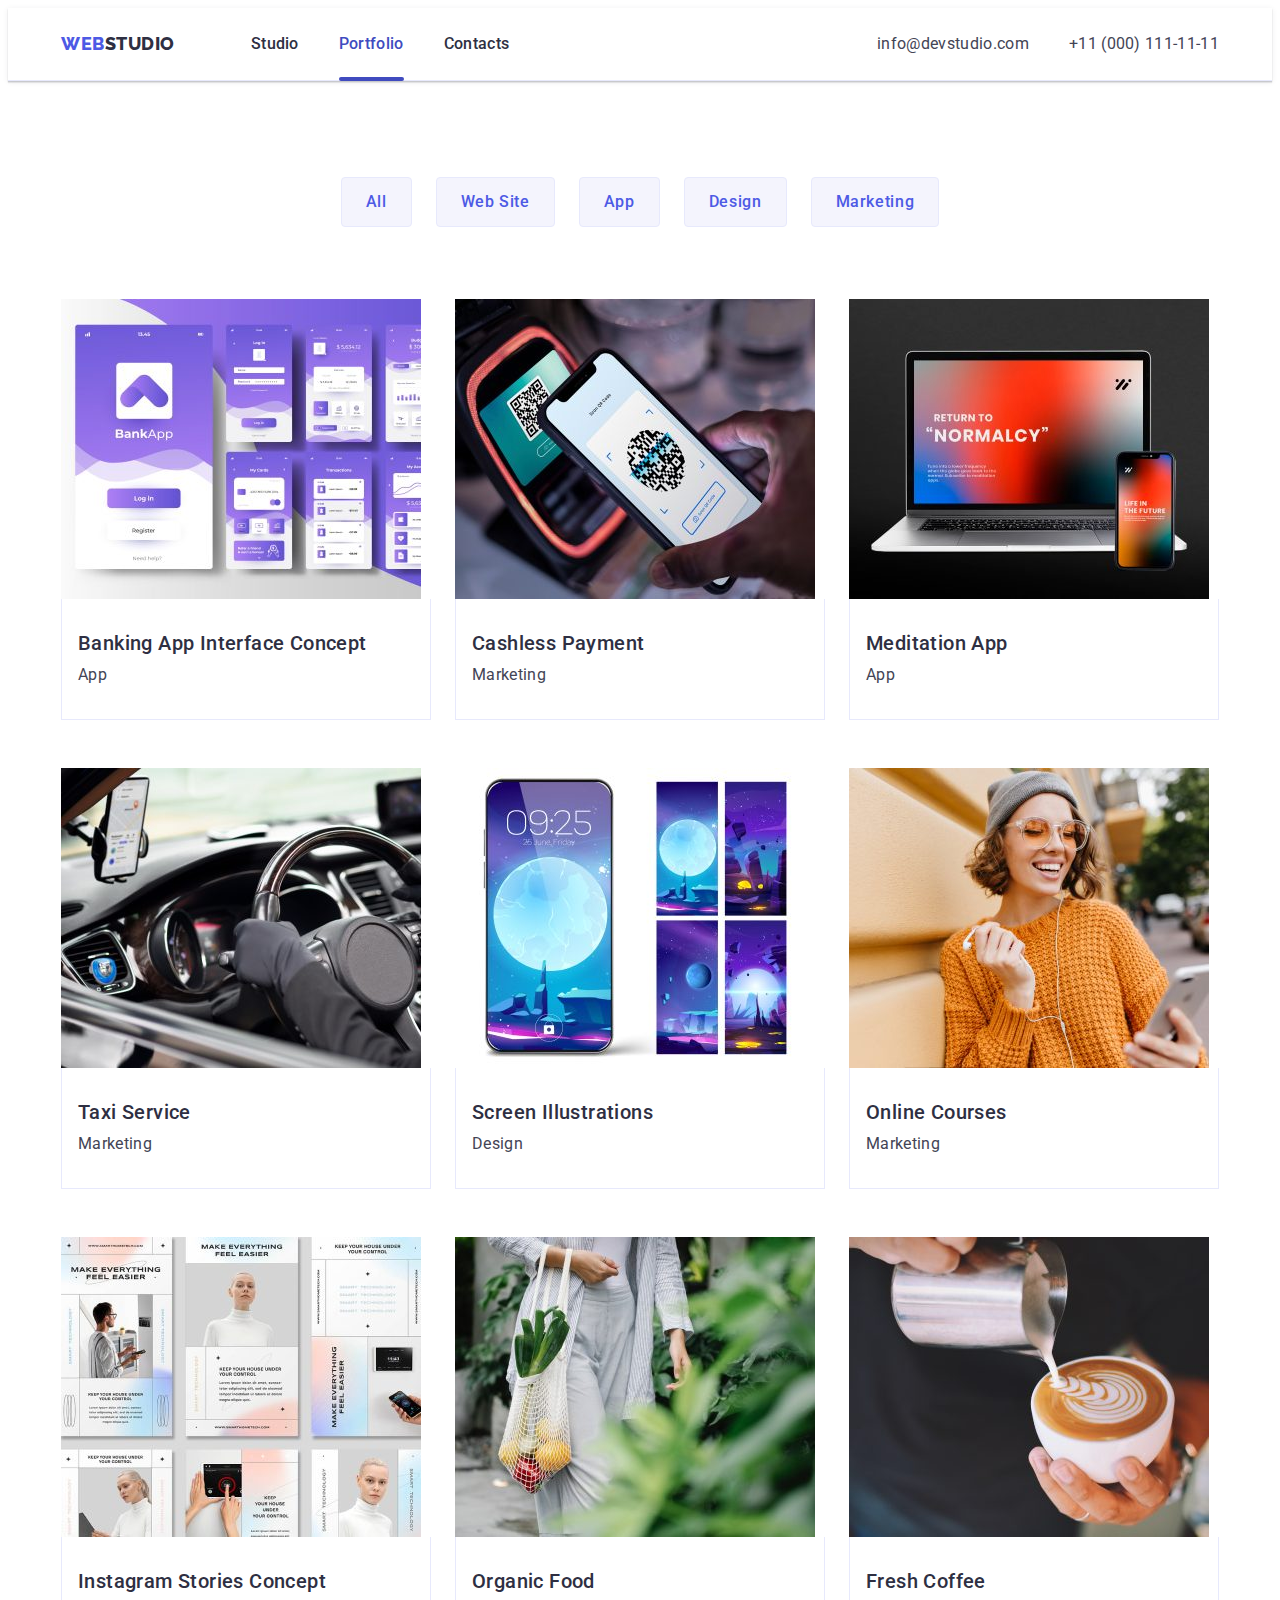
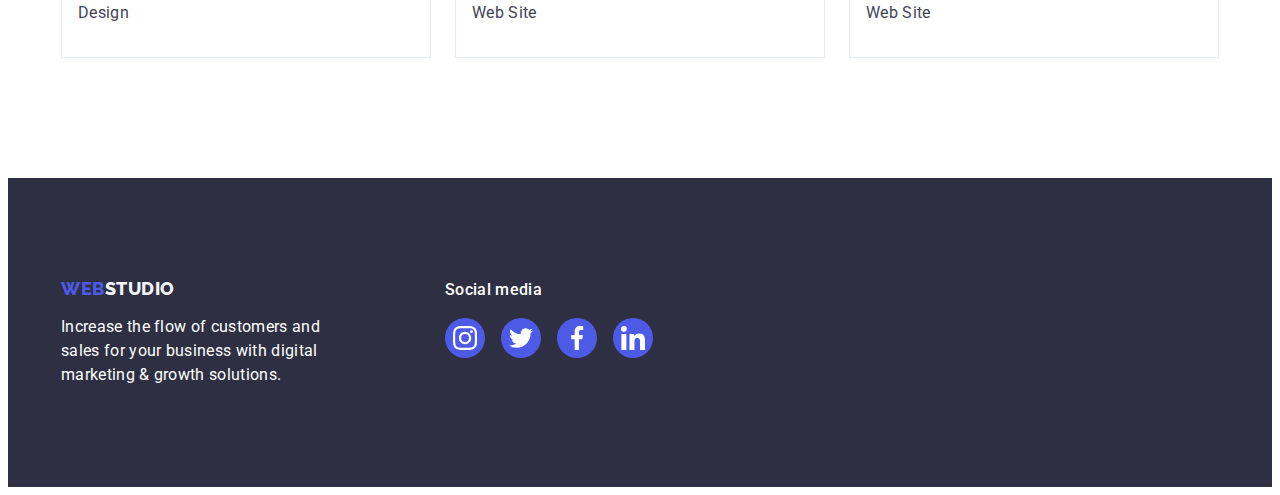
==== commit 396f4713: "22" ====
--- a/portfolio.html
+++ b/portfolio.html
@@ -1,17 +1,9 @@
 <!DOCTYPE html>
 <html lang="en">
-  <!-- Head  Portfolio-->
-
   <head>
-    <meta charset="utf-8" />
-    <meta name="description" content="Homework 1" />
-    <title>Effective Solutions for Your Business</title>
-    <link rel="preconnect" href="https://fonts.googleapis.com" />
-    <link rel="preconnect" href="https://fonts.gstatic.com" crossorigin />
-    <link
-      href="https://fonts.googleapis.com/css2?family=Raleway:wght@800&family=Roboto:wght@400;500;700&display=swap"
-      rel="stylesheet"
-    />
+    <meta charset="UTF-8" />
+    <meta name="viewport" content="width=device-width, initial-scale=1.0" />
+    <title>Portfolio</title>
     <link
       rel="stylesheet"
       href="https://cdnjs.cloudflare.com/ajax/libs/modern-normalize/2.0.0/modern-normalize.min.css"
@@ -20,50 +12,46 @@
       referrerpolicy="no-referrer"
     />
     <link rel="stylesheet" href="./css/styles.css" />
+    <link rel="preconnect" href="https://fonts.googleapis.com" />
+    <link rel="preconnect" href="https://fonts.gstatic.com" crossorigin />
+    <link
+      href="https://fonts.googleapis.com/css2?family=Raleway:wght@800&family=Roboto:wght@400;500;700;900&display=swap"
+      rel="stylesheet"
+    />
   </head>
-
-  <!-- Header  Portfolio-->
 
   <body>
     <header class="header">
-      <div class="container header-container">
+      <div class="container header-wrap">
         <nav class="header-nav">
-          <a class="link logo" href="./index.html" target="_self">
-            Web<span class="partlogo-header">Studio</span>
-          </a>
-
-          <ul class="list header-nav-list">
-            <li class="header-item">
-              <a class="link nav-link" href="./index.html" target="_self"
-                >Studio</a
-              >
-            </li>
-
-            <li class="header-item">
+          <a class="link logo" href="./index.html"
+            >Web<span class="logo-acent">Studio</span></a
+          >
+          <ul class="header-list list">
+            <li>
+              <a class="header-list-item link" href="./index.html">Studio</a>
+            </li>
+            <li>
               <a
-                class="link current portfolio-current"
+                class="header-list-item header-list-item_active link"
                 href="./portfolio.html"
-                target="_self"
                 >Portfolio</a
               >
             </li>
-
-            <li class="header-item">
-              <a class="link nav-link" href="">Contacts</a>
-            </li>
+            <li><a class="header-list-item link" href="">Contacts</a></li>
           </ul>
         </nav>
-
-        <address class="contacts">
-          <ul class="list header-contacts-list">
+        <address class="header-address">
+          <ul class="header-list list">
             <li>
-              <a class="link address-link" href="mailto:info@devstudio.com"
+              <a
+                class="header-address-item link"
+                href="mailto:info@devstudio.com"
                 >info@devstudio.com</a
               >
             </li>
-
             <li>
-              <a class="link address-link" href="tel:+110001111111"
+              <a class="header-address-item link" href="tel:+110001111111"
                 >+11 (000) 111-11-11</a
               >
             </li>
@@ -71,238 +59,221 @@
         </address>
       </div>
     </header>
-
-    <!-- Buttons Portfolio-->
-
     <main>
-      <section class="portfolio">
+      <section class="portfolio-page section">
         <div class="container">
-          <h1 class="head-one visually-hidden">Portfolio</h1>
-
-          <ul class="list portfolio-list-btn">
-            <li>
-              <button class="portfolio-button" type="button">All</button>
-            </li>
-
-            <li>
-              <button class="portfolio-button" type="button">Web Site</button>
-            </li>
-
-            <li>
-              <button class="portfolio-button" type="button">App</button>
-            </li>
-
-            <li>
-              <button class="portfolio-button" type="button">Design</button>
-            </li>
-
-            <li>
-              <button class="portfolio-button" type="button">Marketing</button>
-            </li>
-          </ul>
-
-          <!-- Cards Portfolio -->
-
-          <ul class="list portfolio-list">
-            <li class="portfolio-item">
-              <a class="link portfolio-link" href="">
-                <div class="portfolio-img_hidden-text">
-                  <img
-                    class="portfolio-img"
+          <h1 class="visually-hidden">Portfolio</h1>
+          <ul class="filter list">
+            <li class="filter-item">
+              <button class="filter-button button" type="button">All</button>
+            </li>
+            <li class="filter-item">
+              <button class="filter-button button" type="button">
+                Web Site
+              </button>
+            </li>
+            <li class="filter-item">
+              <button class="filter-button button" type="button">App</button>
+            </li>
+            <li class="filter-item">
+              <button class="filter-button button" type="button">Design</button>
+            </li>
+            <li class="filter-item">
+              <button class="filter-button button" type="button">
+                Marketing
+              </button>
+            </li>
+          </ul>
+          <ul class="portfolio-page-list list">
+            <li class="portfolio-page-item">
+              <a class="link" href="">
+                <div class="item-img-thumb">
+                  <img
                     src="./images/img5.jpg"
-                    alt="photo"
-                    width="360"
-                    height="300"
-                  />
-                  <p class="hidden-text">
-                    14 Stylish and User-Friendly App Design Concepts · Task
-                    Manager App · Calorie Tracker App · Exotic Fruit Ecommerce
-                    App · Cloud Storage App
-                  </p>
-                </div>
-
-                <div class="portfolio-card-border">
-                  <h2 class="head-two-portfolio">
+                    alt="Banking App Interface Concept"
+                    width="360"
+                    height="300"
+                  />
+                  <p class="portfolio-page-overlay">
+                    14 Stylish and User-Friendly App Design Concepts · Task
+                    Manager App · Calorie Tracker App · Exotic Fruit Ecommerce
+                    App · Cloud Storage App
+                  </p>
+                </div>
+                <div class="portfolio-page-item-info">
+                  <h2 class="section-sub-title">
                     Banking App Interface Concept
                   </h2>
-                  <p>App</p>
-                </div>
-              </a>
-            </li>
-
-            <li class="portfolio-item">
-              <a class="link portfolio-link" href="">
-                <div class="portfolio-img_hidden-text">
-                  <img
-                    class="portfolio-img"
+                  <p class="main-text">App</p>
+                </div>
+              </a>
+            </li>
+            <li class="portfolio-page-item">
+              <a class="link" href="">
+                <div class="item-img-thumb">
+                  <img
                     src="./images/img6.jpg"
-                    alt="photo"
-                    width="360"
-                    height="300"
-                  />
-                  <p class="hidden-text">
-                    14 Stylish and User-Friendly App Design Concepts · Task
-                    Manager App · Calorie Tracker App · Exotic Fruit Ecommerce
-                    App · Cloud Storage App
-                  </p>
-                </div>
-                <div class="portfolio-card-border">
-                  <h2 class="head-two-portfolio">Cashless Payment</h2>
-                  <p>Marketing</p>
-                </div>
-              </a>
-            </li>
-            <li class="item portfolio-item">
-              <a class="link portfolio-link" href="">
-                <div class="portfolio-img_hidden-text">
-                  <img
-                    class="portfolio-img"
+                    alt="Cashless Payment"
+                    width="360"
+                    height="300"
+                  />
+                  <p class="portfolio-page-overlay">
+                    14 Stylish and User-Friendly App Design Concepts · Task
+                    Manager App · Calorie Tracker App · Exotic Fruit Ecommerce
+                    App · Cloud Storage App
+                  </p>
+                </div>
+                <div class="portfolio-page-item-info">
+                  <h2 class="section-sub-title">Cashless Payment</h2>
+                  <p class="main-text">Marketing</p>
+                </div>
+              </a>
+            </li>
+            <li class="portfolio-page-item">
+              <a class="link" href="">
+                <div class="item-img-thumb">
+                  <img
                     src="./images/img7.jpg"
-                    alt="photo"
-                    width="360"
-                    height="300"
-                  />
-                  <p class="hidden-text">
-                    14 Stylish and User-Friendly App Design Concepts · Task
-                    Manager App · Calorie Tracker App · Exotic Fruit Ecommerce
-                    App · Cloud Storage App
-                  </p>
-                </div>
-                <div class="portfolio-card-border">
-                  <h2 class="head-two-portfolio">Meditation App</h2>
-                  <p>App</p>
-                </div>
-              </a>
-            </li>
-            <li class="item portfolio-item">
-              <a class="link portfolio-link" href="">
-                <div class="portfolio-img_hidden-text">
-                  <img
-                    class="portfolio-img"
+                    alt="Meditation App"
+                    width="360"
+                    height="300"
+                  />
+                  <p class="portfolio-page-overlay">
+                    14 Stylish and User-Friendly App Design Concepts · Task
+                    Manager App · Calorie Tracker App · Exotic Fruit Ecommerce
+                    App · Cloud Storage App
+                  </p>
+                </div>
+                <div class="portfolio-page-item-info">
+                  <h2 class="section-sub-title">Meditation App</h2>
+                  <p class="main-text">App</p>
+                </div>
+              </a>
+            </li>
+            <li class="portfolio-page-item">
+              <a class="link" href="">
+                <div class="item-img-thumb">
+                  <img
                     src="./images/img8.jpg"
-                    alt="photo"
-                    width="360"
-                    height="300"
-                  />
-                  <p class="hidden-text">
-                    14 Stylish and User-Friendly App Design Concepts · Task
-                    Manager App · Calorie Tracker App · Exotic Fruit Ecommerce
-                    App · Cloud Storage App
-                  </p>
-                </div>
-                <div class="portfolio-card-border">
-                  <h2 class="head-two-portfolio">Taxi Service</h2>
-                  <p>Marketing</p>
-                </div>
-              </a>
-            </li>
-            <li class="item portfolio-item">
-              <a class="link portfolio-link" href="">
-                <div class="portfolio-img_hidden-text">
-                  <img
-                    class="portfolio-img"
+                    alt="car"
+                    width="360"
+                    height="300"
+                  />
+                  <p class="portfolio-page-overlay">
+                    14 Stylish and User-Friendly App Design Concepts · Task
+                    Manager App · Calorie Tracker App · Exotic Fruit Ecommerce
+                    App · Cloud Storage App
+                  </p>
+                </div>
+                <div class="portfolio-page-item-info">
+                  <h2 class="section-sub-title">Taxi Service</h2>
+                  <p class="main-text">Marketing</p>
+                </div>
+              </a>
+            </li>
+            <li class="portfolio-page-item">
+              <a class="link" href="">
+                <div class="item-img-thumb">
+                  <img
                     src="./images/img9.jpg"
-                    alt="photo"
-                    width="360"
-                    height="300"
-                  />
-                  <p class="hidden-text">
-                    14 Stylish and User-Friendly App Design Concepts · Task
-                    Manager App · Calorie Tracker App · Exotic Fruit Ecommerce
-                    App · Cloud Storage App
-                  </p>
-                </div>
-                <div class="portfolio-card-border">
-                  <h2 class="head-two-portfolio">Screen Illustrations</h2>
-                  <p>Design</p>
-                </div>
-              </a>
-            </li>
-            <li class="item portfolio-item">
-              <a class="link portfolio-link" href="">
-                <div class="portfolio-img_hidden-text">
-                  <img
-                    class="portfolio-img"
+                    alt="Screen Illustrations"
+                    width="360"
+                    height="300"
+                  />
+                  <p class="portfolio-page-overlay">
+                    14 Stylish and User-Friendly App Design Concepts · Task
+                    Manager App · Calorie Tracker App · Exotic Fruit Ecommerce
+                    App · Cloud Storage App
+                  </p>
+                </div>
+                <div class="portfolio-page-item-info">
+                  <h2 class="section-sub-title">Screen Illustrations</h2>
+                  <p class="main-text">Design</p>
+                </div>
+              </a>
+            </li>
+            <li class="portfolio-page-item">
+              <a class="link" href="">
+                <div class="item-img-thumb">
+                  <img
                     src="./images/img10.jpg"
-                    alt="photo"
-                    width="360"
-                    height="300"
-                  />
-                  <p class="hidden-text">
-                    14 Stylish and User-Friendly App Design Concepts · Task
-                    Manager App · Calorie Tracker App · Exotic Fruit Ecommerce
-                    App · Cloud Storage App
-                  </p>
-                </div>
-                <div class="portfolio-card-border">
-                  <h2 class="head-two-portfolio">Online Courses</h2>
-                  <p>Marketing</p>
-                </div>
-              </a>
-            </li>
-            <li class="item portfolio-item">
-              <a class="link portfolio-link" href="">
-                <div class="portfolio-img_hidden-text">
-                  <img
-                    class="portfolio-img"
+                    alt="girl listening to music with headphones
+    "
+                    width="360"
+                    height="300"
+                  />
+                  <p class="portfolio-page-overlay">
+                    14 Stylish and User-Friendly App Design Concepts · Task
+                    Manager App · Calorie Tracker App · Exotic Fruit Ecommerce
+                    App · Cloud Storage App
+                  </p>
+                </div>
+                <div class="portfolio-page-item-info">
+                  <h2 class="section-sub-title">Online Courses</h2>
+                  <p class="main-text">Marketing</p>
+                </div>
+              </a>
+            </li>
+            <li class="portfolio-page-item">
+              <a class="link" href="">
+                <div class="item-img-thumb">
+                  <img
                     src="./images/img11.jpg"
-                    alt="photo"
-                    width="360"
-                    height="300"
-                  />
-                  <p class="hidden-text">
-                    14 Stylish and User-Friendly App Design Concepts · Task
-                    Manager App · Calorie Tracker App · Exotic Fruit Ecommerce
-                    App · Cloud Storage App
-                  </p>
-                </div>
-                <div class="portfolio-card-border">
-                  <h2 class="head-two-portfolio">Instagram Stories Concept</h2>
-                  <p>Design</p>
-                </div>
-              </a>
-            </li>
-            <li class="item portfolio-item">
-              <a class="link portfolio-link" href="">
-                <div class="portfolio-img_hidden-text">
-                  <img
-                    class="portfolio-img"
+                    alt="Instagram Stories Concept"
+                    width="360"
+                    height="300"
+                  />
+                  <p class="portfolio-page-overlay">
+                    14 Stylish and User-Friendly App Design Concepts · Task
+                    Manager App · Calorie Tracker App · Exotic Fruit Ecommerce
+                    App · Cloud Storage App
+                  </p>
+                </div>
+                <div class="portfolio-page-item-info">
+                  <h2 class="section-sub-title">Instagram Stories Concept</h2>
+                  <p class="main-text">Design</p>
+                </div>
+              </a>
+            </li>
+            <li class="portfolio-page-item">
+              <a class="link" href="">
+                <div class="item-img-thumb">
+                  <img
                     src="./images/img12.jpg"
-                    alt="photo"
-                    width="360"
-                    height="300"
-                  />
-                  <p class="hidden-text">
-                    14 Stylish and User-Friendly App Design Concepts · Task
-                    Manager App · Calorie Tracker App · Exotic Fruit Ecommerce
-                    App · Cloud Storage App
-                  </p>
-                </div>
-                <div class="portfolio-card-border">
-                  <h2 class="head-two-portfolio">Organic Food</h2>
-                  <p>Web Site</p>
-                </div>
-              </a>
-            </li>
-            <li class="item portfolio-item">
-              <a class="link portfolio-link" href="">
-                <div class="portfolio-img_hidden-text">
-                  <img
-                    class="portfolio-img"
+                    alt="Organic Food"
+                    width="360"
+                    height="300"
+                  />
+                  <p class="portfolio-page-overlay">
+                    14 Stylish and User-Friendly App Design Concepts · Task
+                    Manager App · Calorie Tracker App · Exotic Fruit Ecommerce
+                    App · Cloud Storage App
+                  </p>
+                </div>
+                <div class="portfolio-page-item-info">
+                  <h2 class="section-sub-title">Organic Food</h2>
+                  <p class="main-text">Web Site</p>
+                </div>
+              </a>
+            </li>
+            <li class="portfolio-page-item">
+              <a class="link" href="">
+                <div class="item-img-thumb">
+                  <img
                     src="./images/img13.jpg"
-                    alt="photo"
-                    width="360"
-                    height="300"
-                  />
-                  <p class="hidden-text">
-                    14 Stylish and User-Friendly App Design Concepts · Task
-                    Manager App · Calorie Tracker App · Exotic Fruit Ecommerce
-                    App · Cloud Storage App
-                  </p>
-                </div>
-                <div class="portfolio-card-border">
-                  <h2 class="head-two-portfolio">Fresh Coffee</h2>
-                  <p>Web Site</p>
+                    alt="Fresh Coffee"
+                    width="360"
+                    height="300"
+                  />
+                  <p class="portfolio-page-overlay">
+                    14 Stylish and User-Friendly App Design Concepts · Task
+                    Manager App · Calorie Tracker App · Exotic Fruit Ecommerce
+                    App · Cloud Storage App
+                  </p>
+                </div>
+                <div class="portfolio-page-item-info">
+                  <h2 class="section-sub-title">Fresh Coffee</h2>
+                  <p class="main-text">Web Site</p>
                 </div>
               </a>
             </li>
@@ -310,53 +281,45 @@
         </div>
       </section>
     </main>
-
-    <!-- Footer Portfolio -->
-
     <footer class="footer">
-      <div class="container footer-container">
-        <div class="logo-container">
-          <a class="link footer-logo" href="./index.html"
-            >Web<span class="partlogo-footer">Studio</span>
-          </a>
-          <p class="footer-text">
+      <div class="container footer-wrap">
+        <div class="footer-logo-wrap">
+          <a class="link logo" href="./index.html"
+            >Web<span class="logo-acent">Studio</span></a
+          >
+          <p class="main-text">
             Increase the flow of customers and sales for your business with
             digital marketing & growth solutions.
           </p>
         </div>
-
-        <div class="footer-social-media">
-          <p class="footer-text">Social media</p>
-
-          <ul class="list footer_icons-pack">
-            <li class="footer_icons-back">
-              <a href="" class="footer-link-icon">
-                <svg class="footer-triling-icon" width="24" height="24">
-                  <use href="./images/icons.svg#icon-instagram-1"></use>
+        <div class="social-wrap">
+          <p class="social-wrap-title">Social media</p>
+          <ul class="icon-list list">
+            <li class="icon-list-item">
+              <a href="" class="icon-link">
+                <svg class="social-icon" width="24" height="24">
+                  <use href="./images/icons.svg#icon-instagram"></use>
                 </svg>
               </a>
             </li>
-
-            <li class="footer_icons-back">
-              <a href="" class="footer-link-icon">
-                <svg class="footer-triling-icon" width="24" height="24">
-                  <use href="./images/icons.svg#icon-twitter-1"></use>
+            <li class="icon-list-item">
+              <a href="" class="icon-link">
+                <svg class="social-icon" width="24" height="24">
+                  <use href="./images/icons.svg#icon-twitter"></use>
                 </svg>
               </a>
             </li>
-
-            <li class="footer_icons-back">
-              <a href="" class="footer-link-icon">
-                <svg class="footer-triling-icon" width="24" height="24">
-                  <use href="./images/icons.svg#icon-facebook-1"></use>
+            <li class="icon-list-item">
+              <a href="" class="icon-link">
+                <svg class="social-icon" width="24" height="24">
+                  <use href="./images/icons.svg#icon-facebook"></use>
                 </svg>
               </a>
             </li>
-
-            <li class="footer_icons-back">
-              <a href="" class="footer-link-icon">
-                <svg class="footer-triling-icon" width="24" height="24">
-                  <use href="./images/icons.svg#icon-linkedin-1"></use>
+            <li class="icon-list-item">
+              <a href="" class="icon-link">
+                <svg class="social-icon" width="24" height="24">
+                  <use href="./images/icons.svg#icon-linkedin"></use>
                 </svg>
               </a>
             </li>
--- a/css/styles.css
+++ b/css/styles.css
@@ -1,30 +1,35 @@
-/* variables */
+/* CSS Variables */
 :root {
-  --text: #434455;
-  --primary-brand: #4d5ae5;
-  --acsent: #e7e9fc;
-  --light: #f4f4fd;
-  --light-slate: #8e8f99;
-  --dark: #2e2f42;
-  --pressed-state: #404bbf;
-  --white: #fff;
-  --shadow: 0px 4px 4px 0px rgba(0, 0, 0, 0.15);
-}
-
-/* base styles */
+  --primary-font: "Roboto", sans-serif;
+  --title-font: "Raleway", sans-serif;
+  --primary-dark-color: #2e2f42;
+  --primary-light-color: #ffffff;
+  --second-light-color: #f4f4fd;
+  --third-ligth-color: #e7e9fc;
+  --second-primary-color: #2e2f42;
+  --color-text: #434455;
+  --corp-color: #4d5ae5;
+  --corp-color-hover: #404bbf;
+  --success-color: #31d0aa;
+}
+
+/* Reset */
 body {
-  font-family: 'Roboto', sans-serif;
-  color: var(--text);
-}
-
-/* reset */
+  font-family: var(--primary-font);
+  font-size: 16px;
+  line-height: 1.5;
+  letter-spacing: 0.02em;
+  color: var(--color-text);
+  background: var(--primary-light-color);
+}
+
+p,
 h1,
 h2,
 h3,
 h4,
 h5,
-h6,
-p {
+h6 {
   margin: 0;
 }
 
@@ -32,40 +37,37 @@
   display: block;
 }
 
-.list {
-  list-style: none;
+ul,
+ol {
+  margin: 0;
   padding: 0;
-  margin: 0;
 }
 
 .link {
   text-decoration: none;
+  color: currentColor;
+}
+
+.list {
+  list-style-type: none;
 }
 
 .container {
-  width: 1128px;
+  width: 1158px;
+  padding: 0 15px;
   margin: 0 auto;
 }
 
-.head-one {
-  color: var(--white);
-  text-align: center;
-  font-family: inherit;
-  font-size: 56px;
-  font-weight: 700;
-  line-height: 1.07;
-  letter-spacing: 0.02em;
-}
-
-.head-two {
-  color: var(--dark);
-  text-align: center;
-  font-family: inherit;
+.section {
+  padding-bottom: 120px;
+}
+
+.section-title {
   font-size: 36px;
-  font-weight: 700;
   line-height: 1.11;
   letter-spacing: 0.02em;
   text-transform: capitalize;
+  color: var(--primary-dark-color);
 }
 
 .visually-hidden {
@@ -81,675 +83,647 @@
   overflow: hidden;
 }
 
-.head-three {
-  color: var(--dark);
-
-  font-family: inherit;
+.main-banner-title,
+.section-title,
+.section-sub-title {
+  text-align: center;
+}
+
+.section-sub-title {
   font-size: 20px;
   font-weight: 500;
   line-height: 1.2;
   letter-spacing: 0.02em;
-}
-
-/* header */
-
-.header {
-  border-bottom: 1px solid var(--acsent);
-  box-shadow: 0px 2px 1px rgba(46, 47, 66, 0.08), 0px 1px 1px rgba(46, 47, 66, 0.16),
-    0px 1px 6px rgba(46, 47, 66, 0.08);
-}
-
-.header-container {
-  display: flex;
-  flex-wrap: nowrap;
-
-  justify-content: center;
-  align-items: center;
-  min-height: 72px;
-}
-
-.header-nav {
-  display: flex;
-
-  justify-content: center;
-  align-items: center;
-
-  margin-right: auto;
+  color: var(--primary-dark-color);
 }
 
 .logo {
-  color: var(--primary-brand);
-
-  font-family: 'Raleway', sans-serif;
-  font-size: 18px;
-  font-weight: 800;
-
-  line-height: 1.17;
-  letter-spacing: 0.03em;
-  text-transform: uppercase;
-  text-decoration: none;
-
-  margin-right: 76px;
-}
-
-.partlogo-header {
-  color: var(--dark);
-}
-
-.partlogo-footer {
-  color: var(--light);
-}
-
-.header-nav-list {
-  display: flex;
-  gap: 24px;
-}
-
-.header-contacts-list {
-  display: flex;
-  gap: 40px;
-}
-
-.nav-link {
-  font-weight: 500;
-  font-size: 16px;
-  line-height: 1.5;
-  letter-spacing: 0.02em;
-
-  padding: 24px 0 28px 0;
-  color: var(--dark);
-
-  transition: color 250ms cubic-bezier(0.4, 0, 0.2, 1);
-}
-
-.nav-link:hover,
-.nav-link:focus {
-  color: var(--pressed-state);
-}
-
-.current {
-  position: relative;
-  padding: 24px 0 28px 0;
-  font-weight: 500;
-  font-size: 16px;
-  line-height: 1.5;
-  letter-spacing: 0.02em;
-  color: var(--pressed-state);
-}
-
-.current::after {
-  position: absolute;
-
-  content: '';
-  display: block;
-  border-radius: 2px;
-  width: 48px;
-  height: 4px;
-  background-color: var(--pressed-state);
-  left: 0;
-  bottom: -1px;
-}
-
-.current.portfolio-current::after {
-  width: 66px;
-}
-
-.address-link {
-  color: var(--text);
-
-  font-style: normal;
-  font-size: 16px;
-  line-height: 1.5;
-  letter-spacing: 0.02em;
-  font-weight: 400;
-
-  transition: color 250ms cubic-bezier(0.4, 0, 0.2, 1);
-}
-
-.address-link:hover,
-.address-link:focus {
-  color: var(--pressed-state);
-}
-
-/* Main */
-
-/* Studio - Section 1*/
-.studio {
-  background-image: linear-gradient(rgba(46, 47, 66, 0.7), rgba(46, 47, 66, 0.7)),
-    url(../images/people-office-1.jpg);
-  background-repeat: no-repeat;
-  background-size: cover;
-  background-position: center;
-
-  align-items: center;
-  margin-bottom: 120px;
-  padding: 188px 0;
-}
-
-.studio-container {
-  align-items: center;
-
-  max-width: 1440px;
-  max-height: 600px;
-
-  margin: 0 auto;
-}
-
-.studio-head-one {
-  margin: 48px auto;
-  max-width: 496px;
-}
-
-/* buttons */
-.buttonstyle {}
-
-.studio-button {
-  min-width: 169px;
-  height: 56px;
-  border: none;
-  box-shadow: none;
-  display: block;
-
-  background-color: var(--primary-brand);
-  color: var(--white, #fff);
-  margin: 0 auto;
-  padding: 16px 32px;
-  border-radius: 4px;
-  border-color: var(--primary-brand);
-
-  font-family: inherit;
-  font-size: 16px;
-  font-weight: 500;
-  line-height: 1.5;
-  letter-spacing: 0.04em;
-
-  cursor: pointer;
-  transition: background-color 250ms cubic-bezier(0.4, 0, 0.2, 1);
-}
-
-.studio-button:hover,
-.studio-button:focus {
-  box-shadow: 0px 4px 4px 0px rgba(0, 0, 0, 0.15);
-  background-color: var(--pressed-state);
-}
-
-/* who we are - Section 2 */
-
-.who-we-are {
-  margin-bottom: 120px;
-  padding: 120px 0;
-}
-
-.who-we-are_list {
-  display: flex;
-  gap: 24px;
-}
-
-.who-we-are_item {
-  width: calc(100% - 3 * 24px);
-}
-
-.who-we-are-thumb {
-  display: flex;
-  align-items: center;
-  justify-content: center;
-
-  height: 112px;
-  border-radius: 4px;
-  background-color: var(--light);
-  padding: 24px 100px;
-
-  margin-bottom: 8px;
-}
-
-.who-we-are-head {
-  margin-bottom: 8px;
-}
-
-.who-we-are-text {
-  line-height: 24px;
-  /* 150% */
-}
-
-/*what we are doing  Section 3 */
-
-.our-work {
-  padding-bottom: 120px;
-}
-
-.our-work_head {
-  margin-bottom: 72px;
-}
-
-.our-work-list {
-  display: flex;
-  justify-content: center;
-  gap: 24px;
-
-  margin-bottom: 120px;
-}
-
-.our-work-img {
-  border: 1px solid var(--acsent);
-}
-
-/* Our Team  Section 4 */
-
-.our-team {
-  background-color: var(--light);
-  padding: 120px 156px;
-  margin: 0 auto;
-  max-width: 1440px;
-}
-
-.our-team-head {
-  display: block;
-  margin-bottom: 72px;
-}
-
-.our-team-list {
-  display: flex;
-  flex-direction: row;
-  flex-wrap: wrap;
-  gap: 24px;
-}
-
-.our-team-box {
-  display: flex;
-  flex-direction: column;
-  justify-content: center;
-  align-items: center;
-  gap: 8px;
-
-  width: 232px;
-  padding: 32px 0;
-
-  margin: auto;
-}
-
-.our-team-item {
-  border-radius: 0px 0px 4px 4px;
-  background: var(--white, #fff);
-  box-shadow: 0px 2px 1px 0px rgba(46, 47, 66, 0.08), 0px 1px 1px 0px rgba(46, 47, 66, 0.16),
-    0px 1px 6px 0px rgba(46, 47, 66, 0.08);
-}
-
-.our-team_icons-pack {
-  display: flex;
-  gap: 24px;
-  justify-content: center;
-  align-items: center;
-}
-
-.link-icon {
-  position: relative;
-
-  display: flex;
-  align-items: center;
-  justify-content: center;
-
-  width: 100%;
-  height: 100%;
-
-  border-radius: 50%;
-  background-color: var(--primary-brand);
-  transition: background-color 250ms cubic-bezier(0.4, 0, 0.2, 1);
-}
-
-.our-team_icons-back {
-  width: 40px;
-  height: 40px;
-}
-
-.link-icon:hover,
-.link-icon:focus {
-  background-color: var(--pressed-state);
-}
-
-.triling-icon {
-  position: absolute;
-
-  top: 12px;
-  left: 12px;
-
-  fill: var(--light);
-}
-
-.our-team_s-head {
-  text-align: center;
-}
-
-.our-team-text {
-  text-align: center;
-}
-
-/* Customers Section 5 */
-
-.customers {
-  padding: 120px 0 120px;
-}
-
-.customers-head {
-  margin-bottom: 72px;
-}
-
-.customers-block {
-  display: flex;
-  gap: 24px;
-  justify-content: center;
-  align-items: center;
-}
-
-.customers-item {
-  position: relative;
-  width: calc((100% - 120px) / 6);
-  height: 88px;
-}
-
-.customers-link {
-  display: flex;
-  justify-content: center;
-  align-items: center;
-  flex-shrink: 0;
-
-  color: var(--light-slate);
-  width: 100%;
-  height: 100%;
-
-  border-radius: 4px;
-  border: 1px solid var(--light-slate);
-  padding: 16px 32px;
-
-  transition: border-color 250ms cubic-bezier(0.4, 0, 0.2, 1),
-    color 250ms cubic-bezier(0.4, 0, 0.2, 1);
-}
-
-.customers-icon {
-  fill: currentColor;
-}
-
-.customers-link:hover,
-.customers-link:focus {
-  border-color: var(--pressed-state);
-  color: var(--pressed-state);
-}
-
-/* Portfolio Page 2 */
-
-/* portfolio buttons */
-.portfolio {
-  padding-top: 100px;
-  padding-bottom: 120px;
-}
-
-.portfolio-list-btn {
-  display: flex;
-  gap: 24px;
-  align-items: center;
-  justify-content: center;
-
-  margin-bottom: 72px;
-}
-
-.portfolio-button {
-  color: var(--primary-brand);
-  background-color: var(--light);
-  padding: 12px 24px;
-  border: 1px solid var(--acsent);
-  border-radius: 4px;
-
-  cursor: pointer;
-
-  font-family: 'Roboto', sans-serif;
-  font-weight: 500;
-  font-size: 16px;
-  line-height: 1.5;
-  letter-spacing: 0.04em;
-
-  transition: color 250ms cubic-bezier(0.4, 0, 0.2, 1),
-    background-color 250ms cubic-bezier(0.4, 0, 0.2, 1),
-    border-color 250ms cubic-bezier(0.4, 0, 0.2, 1), box-shadow 250ms cubic-bezier(0.4, 0, 0.2, 1);
-}
-
-.portfolio-button:hover,
-.portfolio-button:focus {
-  color: var(--white);
-  background-color: var(--pressed-state);
-  box-shadow: 0px 2px 2px 0px rgba(0, 0, 0, 0.12), 0px 2px 1px 0px rgba(0, 0, 0, 0.08),
-    0px 3px 1px 0px rgba(0, 0, 0, 0.1);
-}
-
-/* Portfolio cards */
-
-.portfolio-cards {
-  padding-top: 96px;
-  padding-bottom: 120px;
-}
-
-.portfolio-list {
-  display: flex;
-  flex-wrap: wrap;
-  row-gap: 48px;
-  column-gap: 24px;
-}
-
-.portfolio-item {
-  width: calc((100% - 48px) / 3);
-}
-
-.portfolio-link {
-  display: block;
-  transition: box-shadow 250ms cubic-bezier(0.4, 0, 0.2, 1);
-}
-
-.portfolio-link:hover,
-.portfolio-link:focus {
-  box-shadow: 0px 1px 6px rgba(46, 47, 66, 0.08), 0px 1px 1px rgba(46, 47, 66, 0.16),
-    0px 2px 1px rgba(46, 47, 66, 0.08);
-}
-
-.portfolio-link:hover .hidden-text,
-.portfolio-link:focus .hidden-text {
-  transform: translateY(0%);
-  display: block;
-}
-
-.portfolio-img_hidden-text {
-  position: relative;
-  overflow: hidden;
-}
-
-.hidden-text {
-  position: absolute;
-  top: 0;
-  width: 100%;
-  height: 100%;
-
-  background-color: var(--primary-brand);
-  color: var(--light);
-  padding: 40px 32px;
-  line-height: 1.5;
-  letter-spacing: 0.02em;
-
-  transform: translateY(100%);
-
-  transition: transform 250ms cubic-bezier(0.4, 0, 0.2, 1);
-}
-
-.head-two-portfolio {
-  font-family: inherit;
-  font-size: 20px;
-  font-weight: 500;
-  line-height: 1.2;
-  letter-spacing: 0.02em;
-  color: var(--dark);
-  margin-bottom: 8px;
-}
-
-.portfolio-card-border {
-  border: 1px solid var(--acsent);
-  padding: 32px 16px;
-  border-top: none;
-}
-
-/* footer */
-
-.footer {
-  background-color: var(--dark);
-  padding: 100px 0;
-}
-
-.footer-container {
-  display: flex;
-  align-items: baseline;
-}
-
-.logo-container {
-  margin-right: 120px;
-}
-
-.footer-logo {
-  display: block;
-  color: var(--primary-brand);
-
-  font-family: 'Raleway', sans-serif;
+  font-family: var(--title-font);
   font-size: 18px;
   font-weight: 800;
   line-height: 1.17;
   letter-spacing: 0.03em;
   text-transform: uppercase;
-  text-decoration: none;
-
-  margin-bottom: 18px;
-}
-
-.footer-text {
+  color: var(--corp-color);
+  display: inline-block;
+}
+
+.logo-acent {
+  color: var(--primary-dark-color);
+}
+
+.button {
+  font-family: inherit;
+  cursor: pointer;
+  font-weight: 500;
+  font-size: 16px;
+  line-height: 1.5;
+  letter-spacing: 0.04em;
+  transition: background-color 250ms cubic-bezier(0.4, 0, 0.2, 1);
+  -webkit-transition: background-color 250ms cubic-bezier(0.4, 0, 0.2, 1);
+  -moz-transition: background-color 250ms cubic-bezier(0.4, 0, 0.2, 1);
+  -ms-transition: background-color 250ms cubic-bezier(0.4, 0, 0.2, 1);
+  -o-transition: background-color 250ms cubic-bezier(0.4, 0, 0.2, 1);
+}
+
+.main-banner-button {
+  background-color: var(--corp-color);
+  color: var(--primary-light-color);
+  transition-timing-function: cubic-bezier(0.4, 0, 0.2, 1);
+}
+
+.button:hover,
+.button:focus {
+  background-color: var(--corp-color-hover);
+}
+
+/* style for header */
+
+.header {
+  background-color: var(--primary-light-color);
+  border-bottom: 1px solid var(--third-ligth-color);
+  box-shadow: 0px 1px 6px 0px rgba(46, 47, 66, 0.08),
+    0px 1px 1px 0px rgba(46, 47, 66, 0.16),
+    0px 2px 1px 0px rgba(46, 47, 66, 0.08);
+}
+
+.header-wrap {
+  display: flex;
+  justify-content: space-between;
+}
+
+.header .link {
+  padding: 24px 0;
   display: block;
-  color: var(--white);
-  width: 264px;
-
+}
+
+.header .logo {
+  margin-right: 76px;
+}
+
+.header-nav {
+  display: flex;
+  align-items: center;
+}
+
+.header-list {
+  display: flex;
+  gap: 40px;
+}
+
+.header-list-item,
+.header-address-item {
+  font-size: 16px;
   line-height: 1.5;
   letter-spacing: 0.02em;
+}
+
+.header-list-item {
+  position: relative;
   font-weight: 500;
-
+  color: var(--primary-dark-color);
+  transition: color 250ms cubic-bezier(0.4, 0, 0.2, 1);
+  -webkit-transition: color 250ms cubic-bezier(0.4, 0, 0.2, 1);
+  -moz-transition: color 250ms cubic-bezier(0.4, 0, 0.2, 1);
+  -ms-transition: color 250ms cubic-bezier(0.4, 0, 0.2, 1);
+  -o-transition: color 250ms cubic-bezier(0.4, 0, 0.2, 1);
+}
+
+.header-list-item_active {
+  color: var(--corp-color-hover);
+}
+
+.header-list-item:after {
+  content: "";
+  position: absolute;
+  background-color: transparent;
+  border-radius: 2px;
+  height: 4px;
+  width: 100%;
+  left: 0;
+  bottom: -1px;
+  transition: background-color 250ms cubic-bezier(0.4, 0, 0.2, 1);
+  -webkit-transition: background-color 250ms cubic-bezier(0.4, 0, 0.2, 1);
+  -moz-transition: background-color 250ms cubic-bezier(0.4, 0, 0.2, 1);
+  -ms-transition: background-color 250ms cubic-bezier(0.4, 0, 0.2, 1);
+  -o-transition: background-color 250ms cubic-bezier(0.4, 0, 0.2, 1);
+  transition-timing-function: cubic-bezier(0.4, 0, 0.2, 1);
+}
+
+.header-list-item_active:after {
+  background-color: var(--corp-color-hover);
+}
+
+.header-list-item:hover,
+.header-list-item:focus {
+  color: var(--corp-color-hover);
+}
+
+.header-address {
+  font-style: normal;
+}
+
+.header-address-item {
+  color: var(--color-text);
+  transition: color 250ms cubic-bezier(0.4, 0, 0.2, 1);
+  -webkit-transition: color 250ms cubic-bezier(0.4, 0, 0.2, 1);
+  -moz-transition: color 250ms cubic-bezier(0.4, 0, 0.2, 1);
+  -ms-transition: color 250ms cubic-bezier(0.4, 0, 0.2, 1);
+  -o-transition: color 250ms cubic-bezier(0.4, 0, 0.2, 1);
+}
+
+.header-address-item:hover,
+.header-address-item:focus {
+  color: var(--corp-color-hover);
+}
+
+/* style for foter */
+.footer {
+  background-color: var(--second-primary-color);
+  color: var(--second-light-color);
+  padding: 100px 0 100px;
+}
+
+.footer .logo-acent {
+  color: var(--second-light-color);
+}
+
+.footer .logo {
   margin-bottom: 16px;
 }
 
-.footer-social-media {
+.footer-wrap {
+  display: flex;
+  align-items: baseline;
+}
+
+.footer-logo-wrap {
+  margin-right: 120px;
+}
+
+.footer-wrap .social-wrap-title {
+  margin-bottom: 16px;
+}
+
+.footer .main-text {
+  color: var(--primary-light-color);
+  max-width: 264px;
+}
+
+.footer .icon-list {
+  gap: 16px;
+}
+
+.social-wrap-title {
+  font-weight: 500;
+  color: var(--primary-light-color);
+}
+
+/* section main-banner  */
+.main-banner {
+  background: linear-gradient(rgba(46, 47, 66, 0.7), rgba(46, 47, 66, 0.7)),
+    url("./../images/people-office.jpg");
+  background-repeat: no-repeat;
+  padding: 188px 0 188px;
+  background-size: cover;
+  background-position: center;
+  max-width: 1440px;
+  margin: 0 auto;
+}
+
+.main-banner-title {
+  font-size: 56px;
+  font-weight: 700;
+  line-height: 1.07;
+  letter-spacing: 0.02em;
+  color: var(--primary-light-color);
+  max-width: 496px;
+  margin: 0 auto;
+}
+
+.main-banner-button {
+  margin: 48px auto 0;
   display: block;
-}
-
-.footer_icons-pack {
-  display: flex;
-  gap: 16px;
-}
-
-.footer_icons-back {
-  width: 40px;
-  height: 40px;
-}
-
-.footer-link-icon {
-  display: flex;
-  align-items: center;
-  justify-content: center;
-
-  width: 100%;
-  height: 100%;
-
-  position: relative;
-  border-radius: 50%;
-  background-color: var(--primary-brand);
-  transition: background-color 250ms cubic-bezier(0.4, 0, 0.2, 1);
-}
-
-.footer-link-icon:hover,
-.footer-link-icon:focus {
-  background-color: #31d0aa;
-}
-
-.footer-triling-icon {
-  fill: var(--light);
-}
-
-/* Backdrop */
+  padding: 16px 32px;
+  border: none;
+  min-width: 169px;
+  border-radius: 4px;
+  box-shadow: 0px 4px 4px 0px rgba(0, 0, 0, 0.15);
+}
+
+.backdrop.is-hidden {
+  opacity: 0;
+  pointer-events: none;
+  visibility: hidden;
+  transition-delay: 500ms;
+  transition: opacity 250ms cubic-bezier(0.4, 0, 0.2, 1),
+    visibility 250ms cubic-bezier(0.4, 0, 0.2, 1);
+  -webkit-transition: opacity 250ms cubic-bezier(0.4, 0, 0.2, 1),
+    visibility 250ms cubic-bezier(0.4, 0, 0.2, 1);
+  -moz-transition: opacity 250ms cubic-bezier(0.4, 0, 0.2, 1),
+    visibility 250ms cubic-bezier(0.4, 0, 0.2, 1);
+  -ms-transition: opacity 250ms cubic-bezier(0.4, 0, 0.2, 1),
+    visibility 250ms cubic-bezier(0.4, 0, 0.2, 1);
+  -o-transition: opacity 250ms cubic-bezier(0.4, 0, 0.2, 1),
+    visibility 250ms cubic-bezier(0.4, 0, 0.2, 1);
+}
+
+.backdrop.is-hidden .modal {
+  transform: translate(-50%, -70%);
+  -webkit-transform: translate(-50%, -70%);
+  -moz-transform: translate(-50%, -70%);
+  -ms-transform: translate(-50%, -70%);
+  -o-transform: translate(-50%, -70%);
+  opacity: 0;
+}
+
 .backdrop {
   position: fixed;
   top: 0;
   left: 0;
-
   width: 100%;
   height: 100%;
-
   background: rgba(46, 47, 66, 0.4);
-
-  transition: opacity 250ms cubic-bezier(0.4, 0, 0.2, 1),
-    visibility 250ms cubic-bezier(0.4, 0, 0.2, 1);
-}
-
-.is-hidden {
-  opacity: 0;
-  visibility: hidden;
-  pointer-events: none;
-}
-
-/* Pop Up Window */
+}
+
 .modal {
+  border-radius: 4px;
+  background-color: #fcfcfc;
+  box-shadow: 0px 2px 1px 0px rgba(0, 0, 0, 0.2),
+    0px 1px 3px 0px rgba(0, 0, 0, 0.12), 0px 1px 1px 0px rgba(0, 0, 0, 0.14);
   position: absolute;
   top: 50%;
   left: 50%;
-
   width: 408px;
   min-height: 584px;
-
+  opacity: 1;
+  transform: translate(-50%, -50%) scale(1);
+  -webkit-transform: translate(-50%, -50%) scale(1);
+  -moz-transform: translate(-50%, -50%) scale(1);
+  -ms-transform: translate(-50%, -50%) scale(1);
+  -o-transform: translate(-50%, -50%) scale(1);
+  transition: transform 250ms cubic-bezier(0.4, 0, 0.2, 1);
+  -webkit-transition: transform 250ms cubic-bezier(0.4, 0, 0.2, 1);
+  -moz-transition: transform 250ms cubic-bezier(0.4, 0, 0.2, 1);
+  -ms-transition: transform 250ms cubic-bezier(0.4, 0, 0.2, 1);
+  -o-transition: transform 250ms cubic-bezier(0.4, 0, 0.2, 1);
+}
+
+.modal-btn {
+  width: 24px;
+  height: 24px;
+  position: absolute;
+  top: 24px;
+  right: 24px;
+  padding: 0;
+  display: flex;
+  justify-content: center;
+  align-items: center;
+  border: none;
+  background-color: var(--third-ligth-color);
+  cursor: pointer;
+  border-radius: 50%;
+  border: 1px solid rgba(0, 0, 0, 0.1);
+  -webkit-border-radius: 50%;
+  -moz-border-radius: 50%;
+  -ms-border-radius: 50%;
+  -o-border-radius: 50%;
+  transition: border 250ms cubic-bezier(0.4, 0, 0.2, 1),
+    background-color 250ms cubic-bezier(0.4, 0, 0.2, 1);
+  -webkit-transition: border 250ms cubic-bezier(0.4, 0, 0.2, 1),
+    background-color 250ms cubic-bezier(0.4, 0, 0.2, 1);
+  -moz-transition: border 250ms cubic-bezier(0.4, 0, 0.2, 1),
+    background-color 250ms cubic-bezier(0.4, 0, 0.2, 1);
+  -ms-transition: border 250ms cubic-bezier(0.4, 0, 0.2, 1),
+    background-color 250ms cubic-bezier(0.4, 0, 0.2, 1);
+  -o-transition: border 250ms cubic-bezier(0.4, 0, 0.2, 1),
+    background-color 250ms cubic-bezier(0.4, 0, 0.2, 1);
+}
+
+.modal-btn svg {
+  fill: #2e2f42;
+  transition: fill 250ms cubic-bezier(0.4, 0, 0.2, 1);
+  -webkit-transition: fill 250ms cubic-bezier(0.4, 0, 0.2, 1);
+  -moz-transition: fill 250ms cubic-bezier(0.4, 0, 0.2, 1);
+  -ms-transition: fill 250ms cubic-bezier(0.4, 0, 0.2, 1);
+  -o-transition: fill 250ms cubic-bezier(0.4, 0, 0.2, 1);
+}
+
+.modal-btn:focus,
+.modal-btn:hover {
+  border: none;
+  background-color: var(--corp-color-hover);
+}
+
+.modal-btn:focus svg,
+.modal-btn:hover svg {
+  fill: #fff;
+}
+
+/* section studio */
+.studio {
+  padding: 120px 0;
+}
+
+.studio-list {
+  display: flex;
+  gap: 24px;
+}
+
+.studio-list-item {
+  width: calc((100% - 24px * 3) / 4);
+}
+
+.studio-list-item .section-sub-title {
+  margin-bottom: 8px;
+  text-align: left;
+}
+
+.studio-list-icon {
+  background-color: var(--second-light-color);
   border-radius: 4px;
-  background: #fcfcfc;
-  box-shadow: 0px 2px 1px 0px rgba(0, 0, 0, 0.2), 0px 1px 3px 0px rgba(0, 0, 0, 0.12),
-    0px 1px 1px 0px rgba(0, 0, 0, 0.14);
-
-  transform: translate(-50%, -50%) scale(1);
-
-  transition: transform 250ms cubic-bezier(0.4, 0, 0.2, 1);
-}
-
-.backdrop.is-hidden .modal {
-  transform: scale(0.2);
-}
-
-.modal-btn {
-  position: absolute;
-
+  padding: 22px 0;
+  margin-bottom: 8px;
+  height: 112px;
   display: flex;
   align-items: center;
   justify-content: center;
-
-  top: 24px;
-  right: 24px;
-
-  width: 24px;
-  height: 24px;
-
-  border: 1px solid rgba(0, 0, 0, 0.1);
+}
+
+/* section portfolio */
+
+.portfolio .section-title {
+  margin-bottom: 72px;
+}
+
+.portfolio-list {
+  display: flex;
+  gap: 24px;
+}
+
+/* section contacts */
+.contacts {
+  background-color: var(--second-light-color);
+  padding: 120px 0;
+}
+
+.contacts .section-title {
+  margin-bottom: 72px;
+}
+
+.contacts-list {
+  display: flex;
+  gap: 24px;
+}
+
+.contacts-item {
+  text-align: center;
+  background: var(--primary-light-color);
+  border-radius: 0px 0px 4px 4px;
+  box-shadow: 0px 2px 1px 0px rgba(46, 47, 66, 0.08),
+    0px 1px 1px 0px rgba(46, 47, 66, 0.16),
+    0px 1px 6px 0px rgba(46, 47, 66, 0.08);
+}
+
+.contacts-item .icon-link:hover,
+.contacts-item .icon-link:focus {
+  background-color: var(--corp-color-hover);
+  color: var(--second-light-color);
+}
+
+.contacts-list-info {
+  padding: 32px 0;
+  background: var(--white, #fff);
+  box-shadow: 0px 2px 1px 0px rgba(46, 47, 66, 0.08),
+    0px 1px 1px 0px rgba(46, 47, 66, 0.16),
+    0px 1px 6px 0px rgba(46, 47, 66, 0.08);
+}
+
+.contacts-list-info .section-sub-title {
+  margin-bottom: 8px;
+}
+
+.icon-link {
+  display: flex;
+  align-items: center;
+  justify-content: center;
+  width: 40px;
+  height: 40px;
+  background-color: var(--corp-color);
+  color: var(--primary-light-color);
   border-radius: 50%;
-  background-color: var(--acsent);
-  cursor: pointer;
-  padding: 0;
-
+  -webkit-border-radius: 50%;
+  -moz-border-radius: 50%;
+  -ms-border-radius: 50%;
+  -o-border-radius: 50%;
+  transition: background-color 250ms cubic-bezier(0.4, 0, 0.2, 1);
+  -webkit-transition: background-color 250ms cubic-bezier(0.4, 0, 0.2, 1);
+  -moz-transition: background-color 250ms cubic-bezier(0.4, 0, 0.2, 1);
+  -ms-transition: background-color 250ms cubic-bezier(0.4, 0, 0.2, 1);
+  -o-transition: background-color 250ms cubic-bezier(0.4, 0, 0.2, 1);
+  transition-timing-function: cubic-bezier(0.4, 0, 0.2, 1);
+}
+
+.icon-link:focus,
+.icon-link:hover {
+  background-color: var(--success-color);
+  color: var(--second-light-color);
+}
+
+.icon-link svg {
+  fill: currentColor;
+}
+
+.icon-list {
+  display: flex;
+  justify-content: center;
+  gap: 24px;
+  margin-top: 8px;
+}
+
+/* section customers */
+.customers {
+  padding-top: 120px;
+}
+
+.customers .section-title {
+  margin-bottom: 72px;
+}
+
+.customers-list {
+  display: flex;
+  gap: 24px;
+}
+
+.customers-item {
+  width: calc((100% - 24px * 5) / 6);
+}
+
+.customers-link {
+  width: 100%;
+  height: 100%;
+  border-radius: 4px;
+  border: 1px solid #8e8f99;
+  display: flex;
+  justify-content: center;
+  align-items: center;
+  padding: 15px 0;
+  color: #8e8f99;
+  transition: border-color 250ms cubic-bezier(0.4, 0, 0.2, 1),
+    color 250ms cubic-bezier(0.4, 0, 0.2, 1);
+  -webkit-transition: border-color 250ms cubic-bezier(0.4, 0, 0.2, 1),
+    color 250ms cubic-bezier(0.4, 0, 0.2, 1);
+  -moz-transition: border-color 250ms cubic-bezier(0.4, 0, 0.2, 1),
+    color 250ms cubic-bezier(0.4, 0, 0.2, 1);
+  -ms-transition: border-color 250ms cubic-bezier(0.4, 0, 0.2, 1),
+    color 250ms cubic-bezier(0.4, 0, 0.2, 1);
+  -o-transition: border-color 250ms cubic-bezier(0.4, 0, 0.2, 1),
+    color 250ms cubic-bezier(0.4, 0, 0.2, 1);
+}
+
+.customers-link svg {
+  fill: currentColor;
+  transition: border 250ms ease;
+}
+
+.customers-link:focus,
+.customers-link:hover {
+  border: 1px solid var(--corp-color-hover);
+  color: var(--corp-color-hover);
+}
+
+/* section portfolio-page */
+.portfolio-page {
+  padding-top: 96px;
+}
+
+.portfolio-page-item .section-sub-title {
+  text-align: left;
+}
+
+.filter {
+  margin-bottom: 72px;
+  display: flex;
+  justify-content: center;
+  gap: 24px;
+}
+
+.filter-button {
+  background-color: var(--second-light-color);
+  color: var(--corp-color);
+  font-size: 16px;
+  font-weight: 500;
+  line-height: 1.5;
+  letter-spacing: 0.04em;
+  border-radius: 4px;
+  padding: 12px 24px;
+  border: 1px solid var(--third-ligth-color);
   transition: background-color 250ms cubic-bezier(0.4, 0, 0.2, 1),
-    border 250ms cubic-bezier(0.4, 0, 0.2, 1);
-}
-
-.modal-btn:hover,
-.modal-btn:focus,
-.modal-btn:hover .modal-btn-icon,
-.modal-btn:focus .modal-btn-icon {
-  border: none;
-  background-color: var(--pressed-state);
-
-  fill: var(--white);
-}
-
-.modal-btn-icon {
+    color 250ms cubic-bezier(0.4, 0, 0.2, 1),
+    border-color 250ms cubic-bezier(0.4, 0, 0.2, 1),
+    box-shadow 250ms cubic-bezier(0.4, 0, 0.2, 1);
+  -webkit-transition: background-color 250ms cubic-bezier(0.4, 0, 0.2, 1),
+    color 250ms cubic-bezier(0.4, 0, 0.2, 1),
+    border-color 250ms cubic-bezier(0.4, 0, 0.2, 1),
+    box-shadow 250ms cubic-bezier(0.4, 0, 0.2, 1);
+  -moz-transition: background-color 250ms cubic-bezier(0.4, 0, 0.2, 1),
+    color 250ms cubic-bezier(0.4, 0, 0.2, 1),
+    border-color 250ms cubic-bezier(0.4, 0, 0.2, 1),
+    box-shadow 250ms cubic-bezier(0.4, 0, 0.2, 1);
+  -ms-transition: background-color 250ms cubic-bezier(0.4, 0, 0.2, 1),
+    color 250ms cubic-bezier(0.4, 0, 0.2, 1),
+    border-color 250ms cubic-bezier(0.4, 0, 0.2, 1),
+    box-shadow 250ms cubic-bezier(0.4, 0, 0.2, 1);
+  -o-transition: background-color 250ms cubic-bezier(0.4, 0, 0.2, 1),
+    color 250ms cubic-bezier(0.4, 0, 0.2, 1),
+    border-color 250ms cubic-bezier(0.4, 0, 0.2, 1),
+    box-shadow 250ms cubic-bezier(0.4, 0, 0.2, 1);
+}
+
+.filter-button:hover,
+.filter-button:focus {
+  background: var(--corp-color-hover);
+  color: var(--primary-light-color);
+  box-shadow: 0px 2px 2px 0px rgba(0, 0, 0, 0.12),
+    0px 2px 1px 0px rgba(0, 0, 0, 0.08), 0px 3px 1px 0px rgba(0, 0, 0, 0.1);
+  border: 1px solid transparent;
+  box-shadow: 0px 2px 2px 0px rgba(0, 0, 0, 0.12),
+    0px 2px 1px 0px rgba(0, 0, 0, 0.08), 0px 3px 1px 0px rgba(0, 0, 0, 0.1);
+}
+
+.portfolio-page-list {
+  display: flex;
+  flex-wrap: wrap;
+  gap: 48px 24px;
+}
+
+.portfolio-page-item {
+  width: calc((100% - 24px * 2) / 3);
+}
+
+.portfolio-page-item .link {
   display: block;
-  transition: fill 250ms cubic-bezier(0.4, 0, 0.2, 1);
+  transition: box-shadow 250ms cubic-bezier(0.4, 0, 0.2, 1);
+  -webkit-transition: box-shadow 250ms cubic-bezier(0.4, 0, 0.2, 1);
+  -moz-transition: box-shadow 250ms cubic-bezier(0.4, 0, 0.2, 1);
+  -ms-transition: box-shadow 250ms cubic-bezier(0.4, 0, 0.2, 1);
+  -o-transition: box-shadow 250ms cubic-bezier(0.4, 0, 0.2, 1);
+  transition-timing-function: cubic-bezier(0.4, 0, 0.2, 1);
+}
+
+.portfolio-page-item-info {
+  padding: 32px 16px;
+  background: var(--white, #fff);
+  border: 1px solid var(--third-ligth-color);
+  border-top: none;
+}
+
+.portfolio-page-item-info .section-sub-title {
+  margin-bottom: 8px;
+}
+
+.item-img-thumb {
+  position: relative;
+  overflow: hidden;
+}
+
+.portfolio-page-overlay {
+  position: absolute;
+  font-size: 16px;
+  line-height: 1.5;
+  letter-spacing: 0.02em;
+  padding: 40px 32px;
+  top: 0;
+  left: 0;
+  background-color: var(--corp-color);
+  padding: 40px 32px;
+  height: 100%;
+  width: 100%;
+  color: var(--second-light-color);
+  transition: transform 250ms cubic-bezier(0.4, 0, 0.2, 1);
+  -webkit-transition: transform 250ms cubic-bezier(0.4, 0, 0.2, 1);
+  -moz-transition: transform 250ms cubic-bezier(0.4, 0, 0.2, 1);
+  -ms-transition: transform 250ms cubic-bezier(0.4, 0, 0.2, 1);
+  -o-transition: transform 250ms cubic-bezier(0.4, 0, 0.2, 1);
+  transform: translatey(100%);
+  -webkit-transform: translatey(100%);
+  -moz-transform: translatey(100%);
+  -ms-transform: translatey(100%);
+  -o-transform: translatey(100%);
+}
+
+.portfolio-page-item .link:hover,
+.portfolio-page-item .link:focus {
+  box-shadow: 0px 2px 1px 0px rgba(46, 47, 66, 0.08),
+    0px 1px 1px 0px rgba(46, 47, 66, 0.16),
+    0px 1px 6px 0px rgba(46, 47, 66, 0.08);
+}
+
+.portfolio-page-item .link:hover .portfolio-page-overlay,
+.portfolio-page-item .link:focus .portfolio-page-overlay {
+  transform: translatey(0%);
+  -webkit-transform: translatey(0%);
+  -moz-transform: translatey(0%);
+  -ms-transform: translatey(0%);
+  -o-transform: translatey(0%);
 }